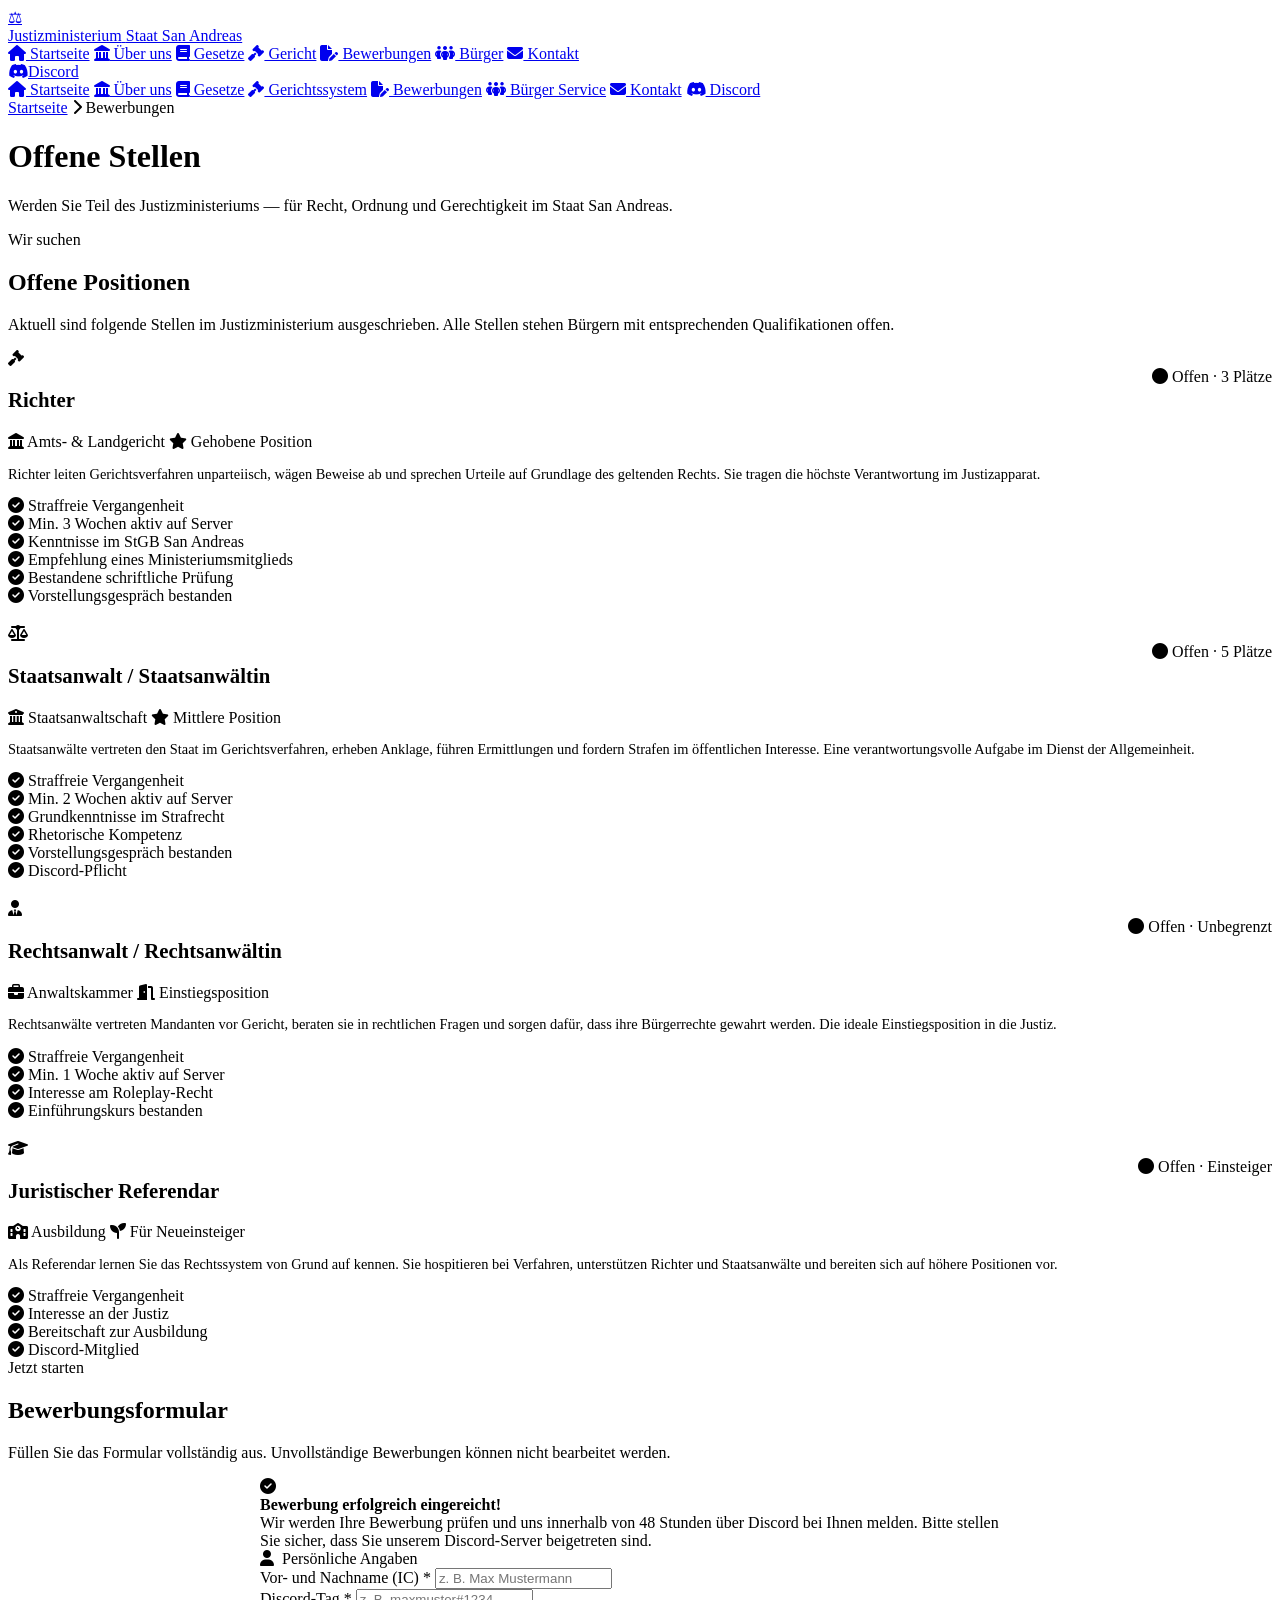
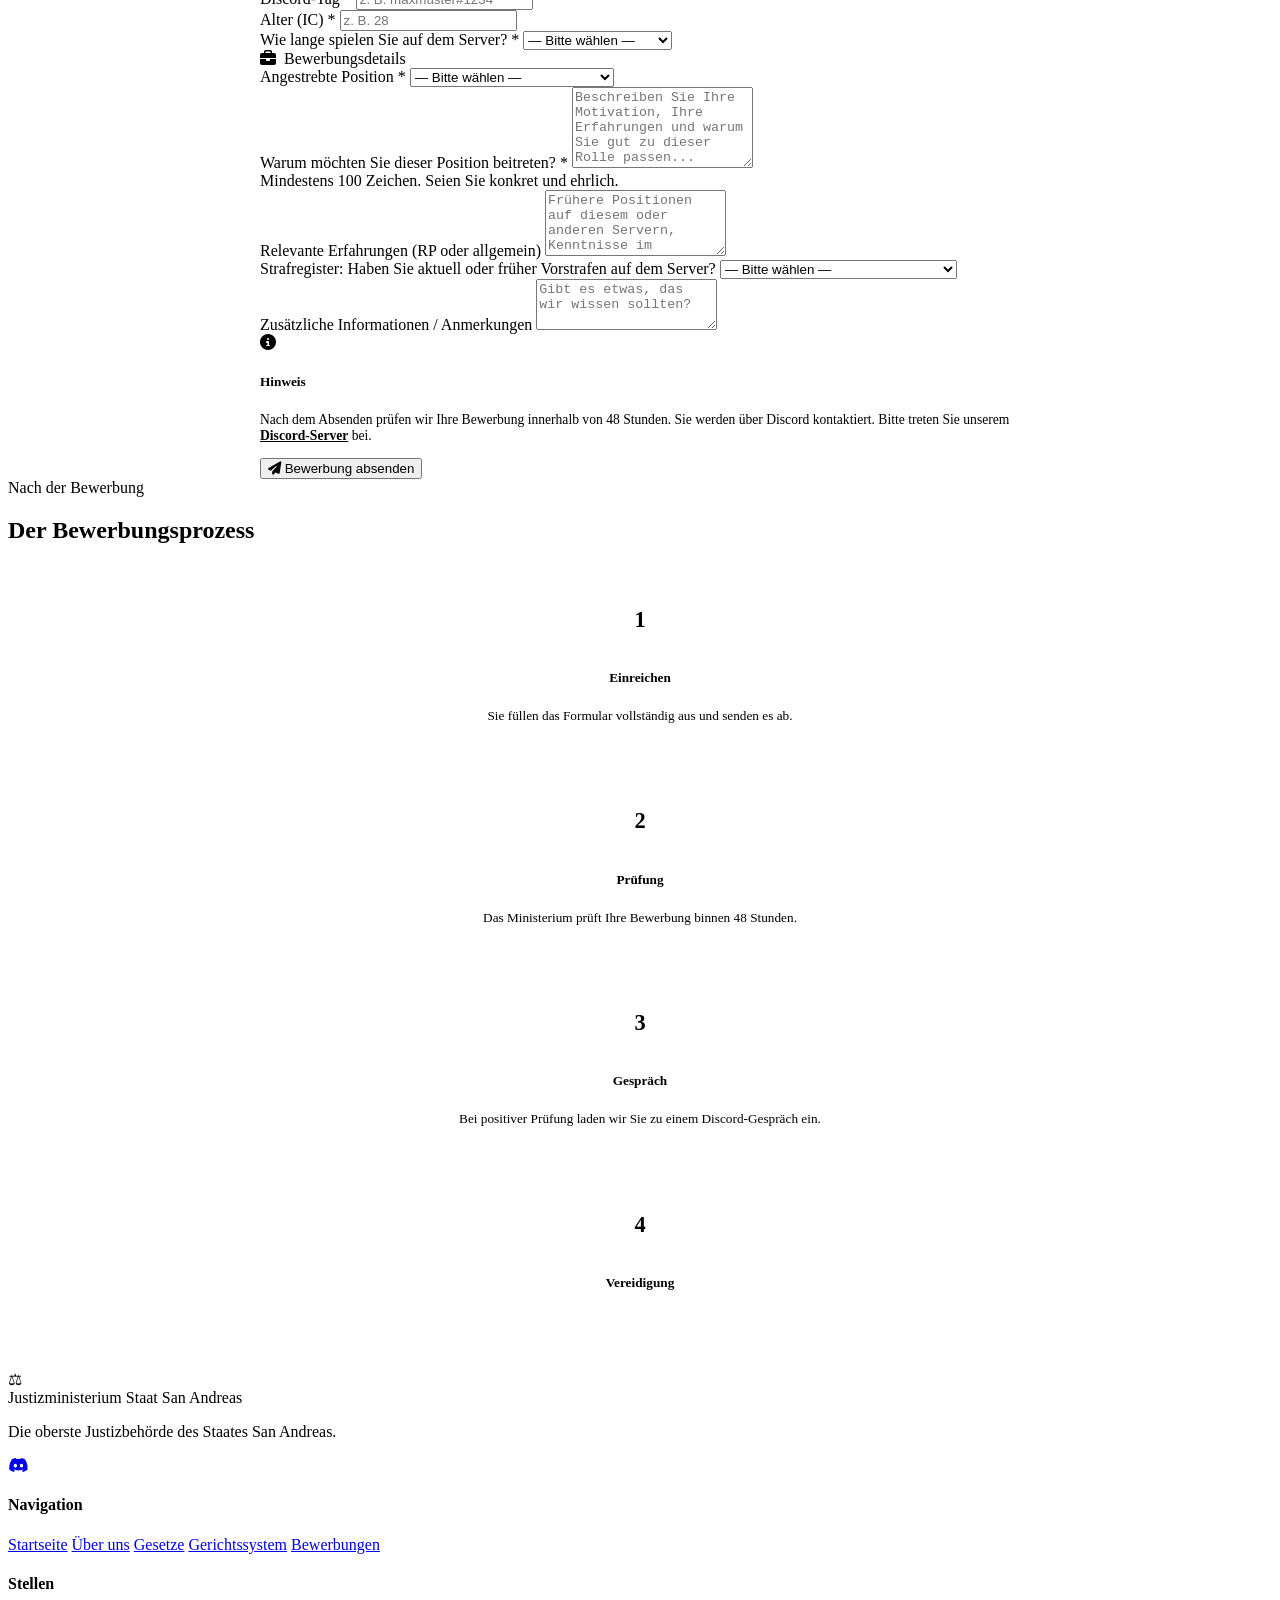
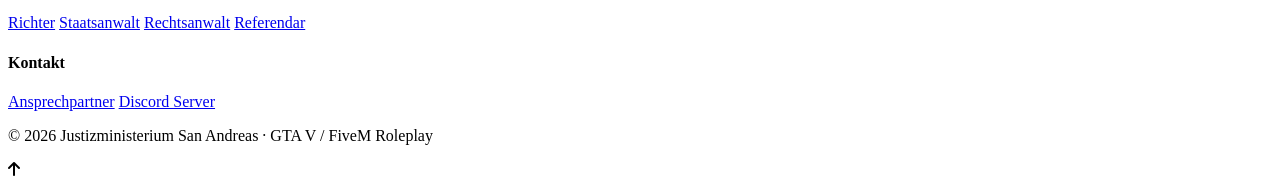
==== bewerbungen.html @ 13964a53 "Add files via upload" ====
<!DOCTYPE html>
<html lang="de">
<head>
  <meta charset="UTF-8">
  <meta name="viewport" content="width=device-width, initial-scale=1.0">
  <title>Bewerbungen – Justizministerium San Andreas</title>
  <link rel="stylesheet" href="css/style.css">
  <link rel="stylesheet" href="https://cdnjs.cloudflare.com/ajax/libs/font-awesome/6.5.0/css/all.min.css">
</head>
<body>

<header class="header" id="header">
  <div class="header-inner">
    <a href="index.html" class="logo">
      <div class="logo-icon">⚖</div>
      <div class="logo-text">
        <span class="logo-title">Justizministerium</span>
        <span class="logo-sub">Staat San Andreas</span>
      </div>
    </a>
    <nav class="nav">
      <a href="index.html"            class="nav-link"><i class="fa fa-house"></i> Startseite</a>
      <a href="ueber-uns.html"        class="nav-link"><i class="fa fa-landmark"></i> Über uns</a>
      <a href="gesetze.html"          class="nav-link"><i class="fa fa-book"></i> Gesetze</a>
      <a href="gerichtssystem.html"   class="nav-link"><i class="fa fa-gavel"></i> Gericht</a>
      <a href="bewerbungen.html"      class="nav-link"><i class="fa fa-file-pen"></i> Bewerbungen</a>
      <a href="buerger-service.html"  class="nav-link"><i class="fa fa-people-group"></i> Bürger</a>
      <a href="kontakt.html"          class="nav-link"><i class="fa fa-envelope"></i> Kontakt</a>
    </nav>
    <div class="header-actions">
      <a href="https://discord.gg/ejQ8KypUR3" target="_blank" class="btn-discord">
        <i class="fab fa-discord"></i><span class="btn-text">Discord</span>
      </a>
      <div class="hamburger" id="hamburger"><span></span><span></span><span></span></div>
    </div>
  </div>
</header>
<nav class="mobile-nav" id="mobileNav">
  <a href="index.html"           class="mobile-nav-link"><i class="fa fa-house"></i> Startseite</a>
  <a href="ueber-uns.html"       class="mobile-nav-link"><i class="fa fa-landmark"></i> Über uns</a>
  <a href="gesetze.html"         class="mobile-nav-link"><i class="fa fa-book"></i> Gesetze</a>
  <a href="gerichtssystem.html"  class="mobile-nav-link"><i class="fa fa-gavel"></i> Gerichtssystem</a>
  <a href="bewerbungen.html"     class="mobile-nav-link"><i class="fa fa-file-pen"></i> Bewerbungen</a>
  <a href="buerger-service.html" class="mobile-nav-link"><i class="fa fa-people-group"></i> Bürger Service</a>
  <a href="kontakt.html"         class="mobile-nav-link"><i class="fa fa-envelope"></i> Kontakt</a>
  <a href="https://discord.gg/ejQ8KypUR3" target="_blank" class="btn-discord mt-8"><i class="fab fa-discord"></i> Discord</a>
</nav>

<div class="page-header">
  <div class="container page-header-content">
    <div class="breadcrumb">
      <a href="index.html">Startseite</a>
      <span class="sep"><i class="fa fa-chevron-right"></i></span>
      <span class="current">Bewerbungen</span>
    </div>
    <h1>Offene Stellen</h1>
    <p>Werden Sie Teil des Justizministeriums — für Recht, Ordnung und Gerechtigkeit im Staat San Andreas.</p>
  </div>
  <div class="page-header-border"></div>
</div>

<!-- ========== OFFENE STELLEN ========== -->
<section class="section">
  <div class="container">
    <div class="section-header">
      <div class="label">Wir suchen</div>
      <h2>Offene Positionen</h2>
      <div class="divider-gold"></div>
      <p>Aktuell sind folgende Stellen im Justizministerium ausgeschrieben. Alle Stellen stehen Bürgern mit entsprechenden Qualifikationen offen.</p>
    </div>

    <div style="display:flex;flex-direction:column;gap:20px;">

      <!-- Richter -->
      <div class="job-card">
        <div class="job-icon"><i class="fa fa-gavel"></i></div>
        <div style="flex:1;">
          <div style="display:flex;align-items:flex-start;justify-content:space-between;gap:16px;flex-wrap:wrap;">
            <h3 style="font-size:1.3rem;">Richter</h3>
            <span class="badge badge-green"><i class="fa fa-circle"></i> Offen · 3 Plätze</span>
          </div>
          <div class="job-meta">
            <span class="badge badge-blue"><i class="fa fa-landmark"></i> Amts- &amp; Landgericht</span>
            <span class="badge badge-gold"><i class="fa fa-star"></i> Gehobene Position</span>
          </div>
          <p style="font-size:.9rem;">Richter leiten Gerichtsverfahren unparteiisch, wägen Beweise ab und sprechen Urteile auf Grundlage des geltenden Rechts. Sie tragen die höchste Verantwortung im Justizapparat.</p>
          <div class="job-reqs">
            <div class="req-item"><i class="fa fa-check-circle"></i> Straffreie Vergangenheit</div>
            <div class="req-item"><i class="fa fa-check-circle"></i> Min. 3 Wochen aktiv auf Server</div>
            <div class="req-item"><i class="fa fa-check-circle"></i> Kenntnisse im StGB San Andreas</div>
            <div class="req-item"><i class="fa fa-check-circle"></i> Empfehlung eines Ministeriumsmitglieds</div>
            <div class="req-item"><i class="fa fa-check-circle"></i> Bestandene schriftliche Prüfung</div>
            <div class="req-item"><i class="fa fa-check-circle"></i> Vorstellungsgespräch bestanden</div>
          </div>
        </div>
      </div>

      <!-- Staatsanwalt -->
      <div class="job-card">
        <div class="job-icon"><i class="fa fa-scale-balanced"></i></div>
        <div style="flex:1;">
          <div style="display:flex;align-items:flex-start;justify-content:space-between;gap:16px;flex-wrap:wrap;">
            <h3 style="font-size:1.3rem;">Staatsanwalt / Staatsanwältin</h3>
            <span class="badge badge-green"><i class="fa fa-circle"></i> Offen · 5 Plätze</span>
          </div>
          <div class="job-meta">
            <span class="badge badge-blue"><i class="fa fa-building-columns"></i> Staatsanwaltschaft</span>
            <span class="badge badge-gold"><i class="fa fa-star"></i> Mittlere Position</span>
          </div>
          <p style="font-size:.9rem;">Staatsanwälte vertreten den Staat im Gerichtsverfahren, erheben Anklage, führen Ermittlungen und fordern Strafen im öffentlichen Interesse. Eine verantwortungsvolle Aufgabe im Dienst der Allgemeinheit.</p>
          <div class="job-reqs">
            <div class="req-item"><i class="fa fa-check-circle"></i> Straffreie Vergangenheit</div>
            <div class="req-item"><i class="fa fa-check-circle"></i> Min. 2 Wochen aktiv auf Server</div>
            <div class="req-item"><i class="fa fa-check-circle"></i> Grundkenntnisse im Strafrecht</div>
            <div class="req-item"><i class="fa fa-check-circle"></i> Rhetorische Kompetenz</div>
            <div class="req-item"><i class="fa fa-check-circle"></i> Vorstellungsgespräch bestanden</div>
            <div class="req-item"><i class="fa fa-check-circle"></i> Discord-Pflicht</div>
          </div>
        </div>
      </div>

      <!-- Rechtsanwalt -->
      <div class="job-card">
        <div class="job-icon"><i class="fa fa-user-tie"></i></div>
        <div style="flex:1;">
          <div style="display:flex;align-items:flex-start;justify-content:space-between;gap:16px;flex-wrap:wrap;">
            <h3 style="font-size:1.3rem;">Rechtsanwalt / Rechtsanwältin</h3>
            <span class="badge badge-green"><i class="fa fa-circle"></i> Offen · Unbegrenzt</span>
          </div>
          <div class="job-meta">
            <span class="badge badge-blue"><i class="fa fa-briefcase"></i> Anwaltskammer</span>
            <span class="badge badge-blue"><i class="fa fa-door-open"></i> Einstiegsposition</span>
          </div>
          <p style="font-size:.9rem;">Rechtsanwälte vertreten Mandanten vor Gericht, beraten sie in rechtlichen Fragen und sorgen dafür, dass ihre Bürgerrechte gewahrt werden. Die ideale Einstiegsposition in die Justiz.</p>
          <div class="job-reqs">
            <div class="req-item"><i class="fa fa-check-circle"></i> Straffreie Vergangenheit</div>
            <div class="req-item"><i class="fa fa-check-circle"></i> Min. 1 Woche aktiv auf Server</div>
            <div class="req-item"><i class="fa fa-check-circle"></i> Interesse am Roleplay-Recht</div>
            <div class="req-item"><i class="fa fa-check-circle"></i> Einführungskurs bestanden</div>
          </div>
        </div>
      </div>

      <!-- Referendar -->
      <div class="job-card">
        <div class="job-icon"><i class="fa fa-graduation-cap"></i></div>
        <div style="flex:1;">
          <div style="display:flex;align-items:flex-start;justify-content:space-between;gap:16px;flex-wrap:wrap;">
            <h3 style="font-size:1.3rem;">Juristischer Referendar</h3>
            <span class="badge badge-green"><i class="fa fa-circle"></i> Offen · Einsteiger</span>
          </div>
          <div class="job-meta">
            <span class="badge badge-blue"><i class="fa fa-school"></i> Ausbildung</span>
            <span class="badge badge-blue"><i class="fa fa-seedling"></i> Für Neueinsteiger</span>
          </div>
          <p style="font-size:.9rem;">Als Referendar lernen Sie das Rechtssystem von Grund auf kennen. Sie hospitieren bei Verfahren, unterstützen Richter und Staatsanwälte und bereiten sich auf höhere Positionen vor.</p>
          <div class="job-reqs">
            <div class="req-item"><i class="fa fa-check-circle"></i> Straffreie Vergangenheit</div>
            <div class="req-item"><i class="fa fa-check-circle"></i> Interesse an der Justiz</div>
            <div class="req-item"><i class="fa fa-check-circle"></i> Bereitschaft zur Ausbildung</div>
            <div class="req-item"><i class="fa fa-check-circle"></i> Discord-Mitglied</div>
          </div>
        </div>
      </div>

    </div>
  </div>
</section>

<!-- ========== BEWERBUNGSFORMULAR ========== -->
<section class="section bg-gray" id="formular">
  <div class="container">
    <div class="section-header">
      <div class="label">Jetzt starten</div>
      <h2>Bewerbungsformular</h2>
      <div class="divider-gold"></div>
      <p>Füllen Sie das Formular vollständig aus. Unvollständige Bewerbungen können nicht bearbeitet werden.</p>
    </div>

    <div style="max-width:760px;margin:0 auto;">

      <!-- Erfolg-Nachricht -->
      <div class="alert alert-success" id="form-success">
        <i class="fa fa-circle-check"></i>
        <div>
          <strong>Bewerbung erfolgreich eingereicht!</strong><br>
          Wir werden Ihre Bewerbung prüfen und uns innerhalb von 48 Stunden über Discord bei Ihnen melden. Bitte stellen Sie sicher, dass Sie unserem Discord-Server beigetreten sind.
        </div>
      </div>

      <div class="form-card">
        <form id="bewerbungsformular" novalidate>

          <div class="form-section-title"><i class="fa fa-user" style="color:var(--gold);margin-right:8px;"></i>Persönliche Angaben</div>
          <div class="form-row">
            <div class="form-group">
              <label class="form-label">Vor- und Nachname (IC) <span class="req">*</span></label>
              <input type="text" class="form-control" placeholder="z. B. Max Mustermann" required>
            </div>
            <div class="form-group">
              <label class="form-label">Discord-Tag <span class="req">*</span></label>
              <input type="text" class="form-control" placeholder="z. B. maxmuster#1234" required>
            </div>
          </div>
          <div class="form-row">
            <div class="form-group">
              <label class="form-label">Alter (IC) <span class="req">*</span></label>
              <input type="number" class="form-control" placeholder="z. B. 28" min="18" required>
            </div>
            <div class="form-group">
              <label class="form-label">Wie lange spielen Sie auf dem Server? <span class="req">*</span></label>
              <select class="form-control" required>
                <option value="">— Bitte wählen —</option>
                <option>Weniger als 1 Woche</option>
                <option>1–2 Wochen</option>
                <option>2–4 Wochen</option>
                <option>1–3 Monate</option>
                <option>Mehr als 3 Monate</option>
              </select>
            </div>
          </div>

          <div class="form-section-title mt-32"><i class="fa fa-briefcase" style="color:var(--gold);margin-right:8px;"></i>Bewerbungsdetails</div>
          <div class="form-group">
            <label class="form-label">Angestrebte Position <span class="req">*</span></label>
            <select class="form-control" required>
              <option value="">— Bitte wählen —</option>
              <option>Richter</option>
              <option>Staatsanwalt / Staatsanwältin</option>
              <option>Rechtsanwalt / Rechtsanwältin</option>
              <option>Juristischer Referendar</option>
            </select>
          </div>
          <div class="form-group">
            <label class="form-label">Warum möchten Sie dieser Position beitreten? <span class="req">*</span></label>
            <textarea class="form-control" rows="5" placeholder="Beschreiben Sie Ihre Motivation, Ihre Erfahrungen und warum Sie gut zu dieser Rolle passen..." required></textarea>
            <div class="form-hint">Mindestens 100 Zeichen. Seien Sie konkret und ehrlich.</div>
          </div>
          <div class="form-group">
            <label class="form-label">Relevante Erfahrungen (RP oder allgemein)</label>
            <textarea class="form-control" rows="4" placeholder="Frühere Positionen auf diesem oder anderen Servern, Kenntnisse im Roleplay-Recht, etc."></textarea>
          </div>
          <div class="form-group">
            <label class="form-label">Strafregister: Haben Sie aktuell oder früher Vorstrafen auf dem Server?</label>
            <select class="form-control">
              <option value="">— Bitte wählen —</option>
              <option>Nein, straffreie Vergangenheit</option>
              <option>Frühere Verurteilung, aber bereinigt</option>
              <option>Ja (Details im Motivationsschreiben)</option>
            </select>
          </div>
          <div class="form-group">
            <label class="form-label">Zusätzliche Informationen / Anmerkungen</label>
            <textarea class="form-control" rows="3" placeholder="Gibt es etwas, das wir wissen sollten?"></textarea>
          </div>

          <div class="info-box info-box-blue mb-24">
            <i class="fa fa-circle-info"></i>
            <div class="info-box-content">
              <h5>Hinweis</h5>
              <p style="font-size:.85rem;">Nach dem Absenden prüfen wir Ihre Bewerbung innerhalb von 48 Stunden. Sie werden über Discord kontaktiert. Bitte treten Sie unserem <a href="https://discord.gg/ejQ8KypUR3" target="_blank" style="color:var(--primary);font-weight:600;text-decoration:underline;">Discord-Server</a> bei.</p>
            </div>
          </div>

          <button type="submit" class="btn btn-primary btn-lg btn-full">
            <i class="fa fa-paper-plane"></i> Bewerbung absenden
          </button>
        </form>
      </div>
    </div>
  </div>
</section>

<!-- ========== PROZESS ========== -->
<section class="section">
  <div class="container">
    <div class="section-header">
      <div class="label">Nach der Bewerbung</div>
      <h2>Der Bewerbungsprozess</h2>
      <div class="divider-gold"></div>
    </div>
    <div class="grid-4">
      <div style="text-align:center;padding:28px 20px;background:var(--white);border-radius:var(--radius-lg);border:1px solid var(--gray);">
        <div style="width:56px;height:56px;background:var(--primary);border-radius:50%;display:flex;align-items:center;justify-content:center;margin:0 auto 16px;color:var(--gold);font-size:1.4rem;font-weight:800;font-family:'Playfair Display',serif;">1</div>
        <h5>Einreichen</h5>
        <p style="font-size:.83rem;margin-top:8px;color:var(--text-light);">Sie füllen das Formular vollständig aus und senden es ab.</p>
      </div>
      <div style="text-align:center;padding:28px 20px;background:var(--white);border-radius:var(--radius-lg);border:1px solid var(--gray);">
        <div style="width:56px;height:56px;background:var(--primary);border-radius:50%;display:flex;align-items:center;justify-content:center;margin:0 auto 16px;color:var(--gold);font-size:1.4rem;font-weight:800;font-family:'Playfair Display',serif;">2</div>
        <h5>Prüfung</h5>
        <p style="font-size:.83rem;margin-top:8px;color:var(--text-light);">Das Ministerium prüft Ihre Bewerbung binnen 48 Stunden.</p>
      </div>
      <div style="text-align:center;padding:28px 20px;background:var(--white);border-radius:var(--radius-lg);border:1px solid var(--gray);">
        <div style="width:56px;height:56px;background:var(--primary);border-radius:50%;display:flex;align-items:center;justify-content:center;margin:0 auto 16px;color:var(--gold);font-size:1.4rem;font-weight:800;font-family:'Playfair Display',serif;">3</div>
        <h5>Gespräch</h5>
        <p style="font-size:.83rem;margin-top:8px;color:var(--text-light);">Bei positiver Prüfung laden wir Sie zu einem Discord-Gespräch ein.</p>
      </div>
      <div style="text-align:center;padding:28px 20px;background:var(--primary);border-radius:var(--radius-lg);border:1px solid var(--gold);">
        <div style="width:56px;height:56px;background:var(--gold);border-radius:50%;display:flex;align-items:center;justify-content:center;margin:0 auto 16px;color:var(--primary);font-size:1.4rem;font-weight:800;font-family:'Playfair Display',serif;">4</div>
        <h5 style="color:var(--white);">Vereidigung</h5>
        <p style="font-size:.83rem;margin-top:8px;color:rgba(255,255,255,.55);">Nach Annahme werden Sie feierlich vereidigt und erhalten Ihre Rolle.</p>
      </div>
    </div>
  </div>
</section>

<footer class="footer">
  <div class="container">
    <div class="footer-grid">
      <div>
        <div class="footer-logo">
          <div class="footer-logo-icon">⚖</div>
          <div class="footer-logo-text">
            <span class="footer-logo-title">Justizministerium</span>
            <span class="footer-logo-sub">Staat San Andreas</span>
          </div>
        </div>
        <p class="footer-desc">Die oberste Justizbehörde des Staates San Andreas.</p>
        <div class="social-links">
          <a href="https://discord.gg/ejQ8KypUR3" target="_blank" class="social-link"><i class="fab fa-discord"></i></a>
        </div>
      </div>
      <div class="footer-col">
        <h4>Navigation</h4>
        <div class="footer-links">
          <a href="index.html">Startseite</a>
          <a href="ueber-uns.html">Über uns</a>
          <a href="gesetze.html">Gesetze</a>
          <a href="gerichtssystem.html">Gerichtssystem</a>
          <a href="bewerbungen.html">Bewerbungen</a>
        </div>
      </div>
      <div class="footer-col">
        <h4>Stellen</h4>
        <div class="footer-links">
          <a href="bewerbungen.html">Richter</a>
          <a href="bewerbungen.html">Staatsanwalt</a>
          <a href="bewerbungen.html">Rechtsanwalt</a>
          <a href="bewerbungen.html">Referendar</a>
        </div>
      </div>
      <div class="footer-col">
        <h4>Kontakt</h4>
        <div class="footer-links">
          <a href="kontakt.html">Ansprechpartner</a>
          <a href="https://discord.gg/ejQ8KypUR3" target="_blank">Discord Server</a>
        </div>
      </div>
    </div>
    <div class="footer-bottom">
      <p>© 2026 <span>Justizministerium San Andreas</span> · GTA V / FiveM Roleplay</p>
    </div>
  </div>
</footer>

<div class="scroll-top" id="scrollTop"><i class="fa fa-arrow-up"></i></div>
<script src="js/main.js"></script>
</body>
</html>
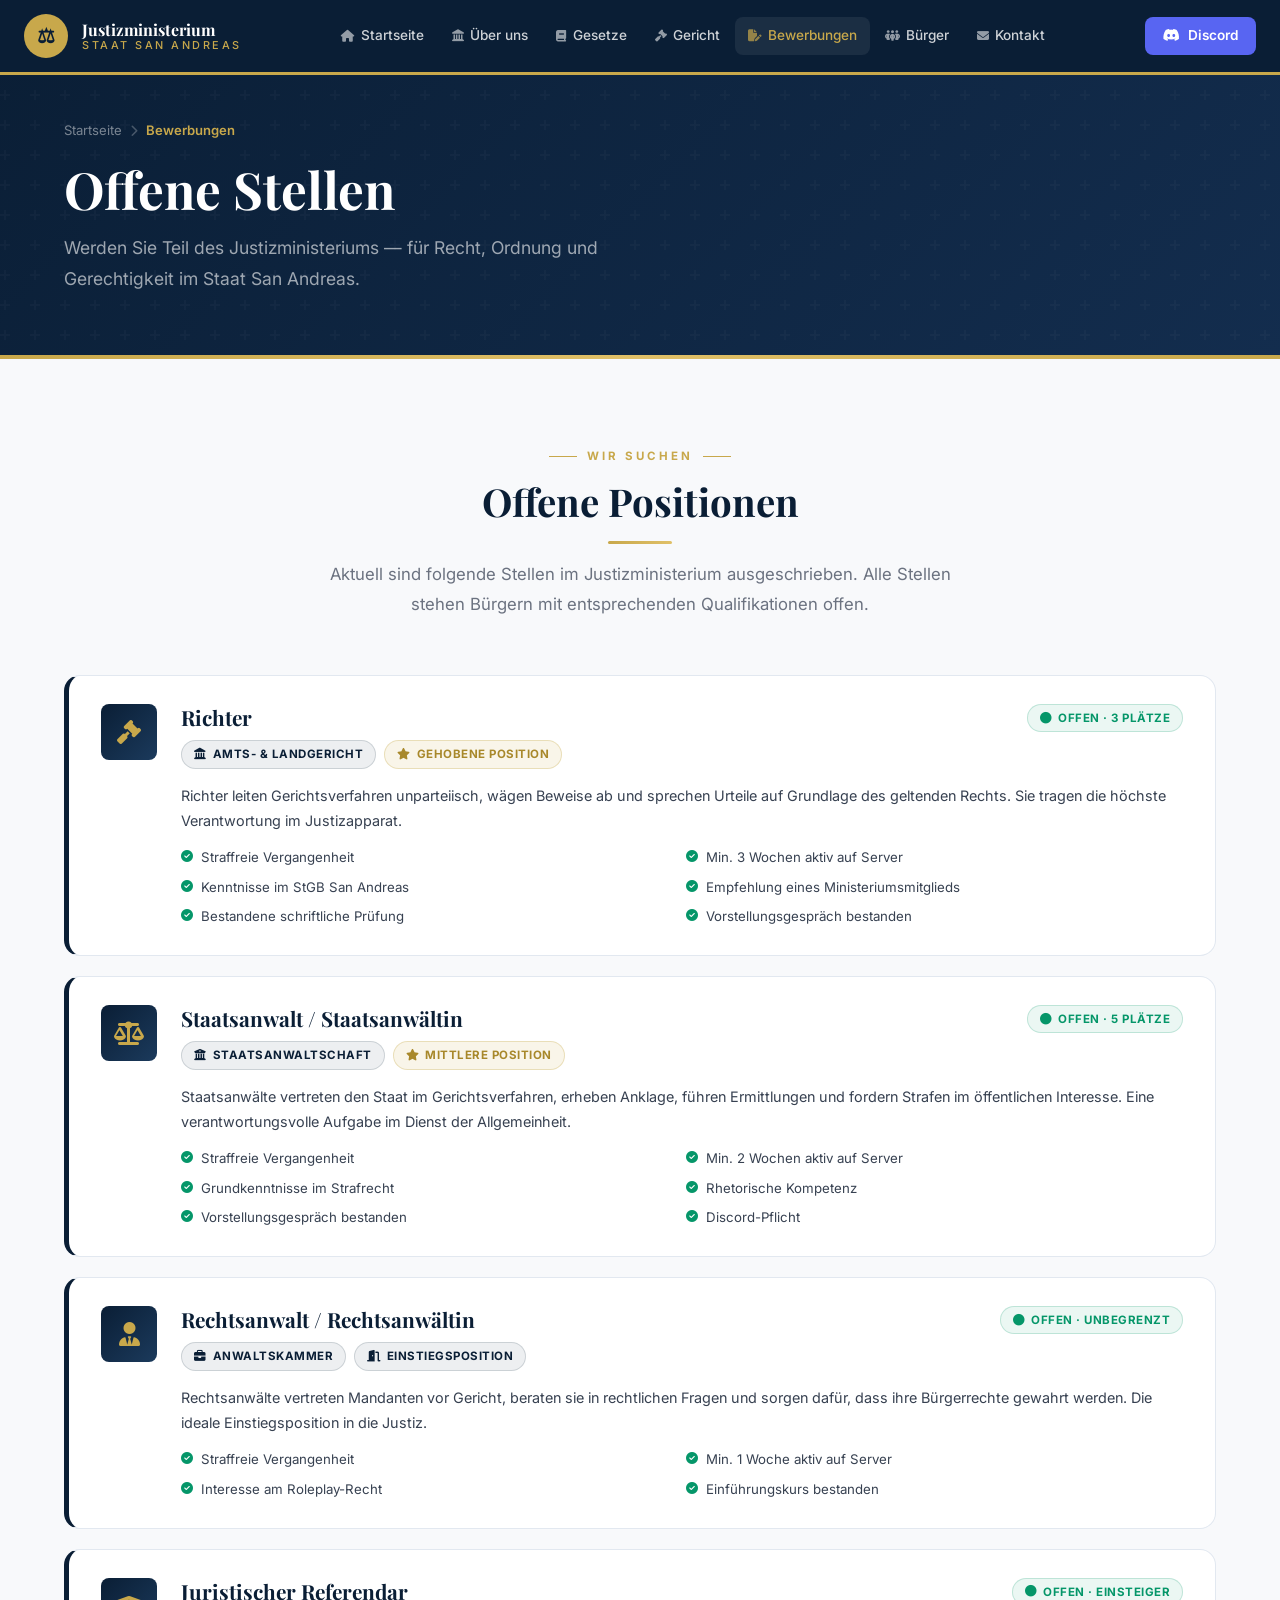
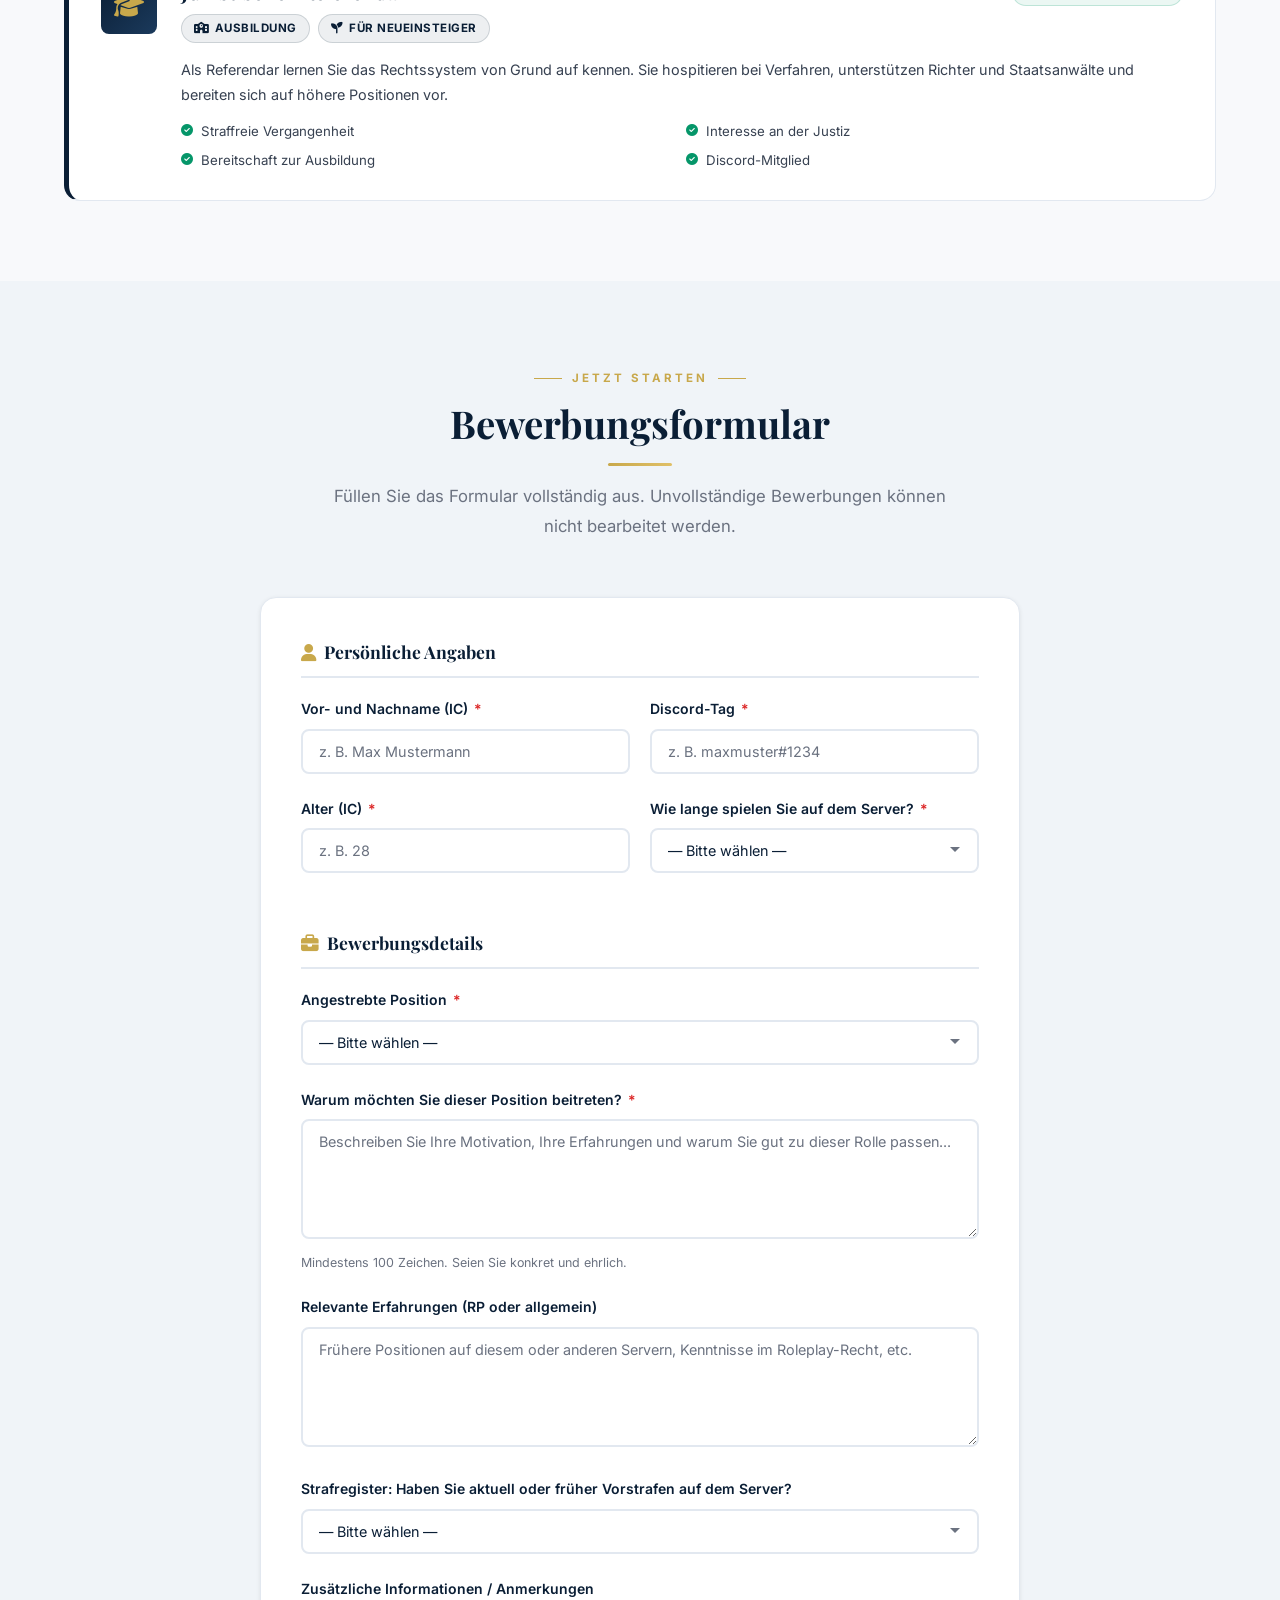
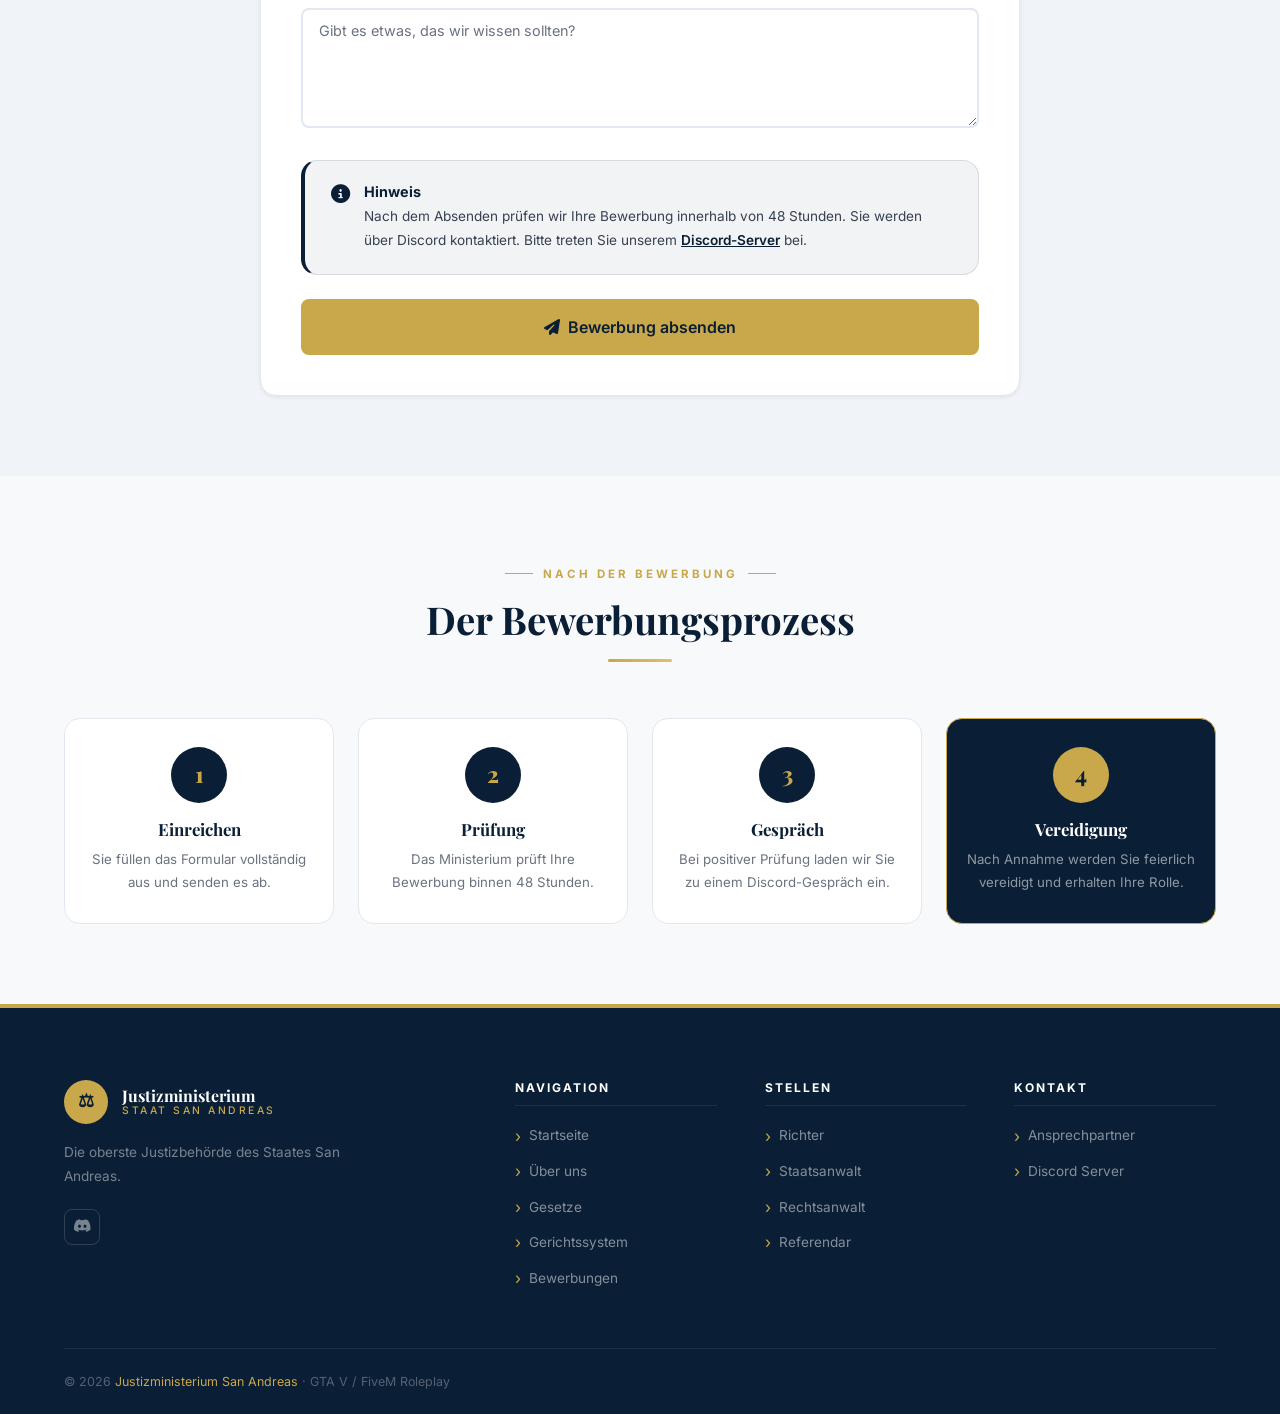
==== commit af37e19d: "Add files via upload" ====
--- a/bewerbungen.html
+++ b/bewerbungen.html
@@ -4,7 +4,7 @@
   <meta charset="UTF-8">
   <meta name="viewport" content="width=device-width, initial-scale=1.0">
   <title>Bewerbungen – Justizministerium San Andreas</title>
-  <link rel="stylesheet" href="css/style.css">
+  <link rel="stylesheet" href="style.css">
   <link rel="stylesheet" href="https://cdnjs.cloudflare.com/ajax/libs/font-awesome/6.5.0/css/all.min.css">
 </head>
 <body>
@@ -354,6 +354,6 @@
 </footer>
 
 <div class="scroll-top" id="scrollTop"><i class="fa fa-arrow-up"></i></div>
-<script src="js/main.js"></script>
+<script src="main.js"></script>
 </body>
 </html>
--- a/style.css
+++ b/style.css
@@ -0,0 +1,614 @@
+/* ======================================================
+   JUSTIZMINISTERIUM – HAUPTSTYLESHEET
+   Farbschema: Dunkelblau, Weiß, Gold
+   ====================================================== */
+
+@import url('https://fonts.googleapis.com/css2?family=Inter:wght@300;400;500;600;700;800&family=Playfair+Display:ital,wght@0,400;0,700;1,400&display=swap');
+
+/* ==================== VARIABLEN ==================== */
+:root {
+  --primary:        #0a1e35;
+  --primary-mid:    #132d4e;
+  --primary-light:  #1b3a5c;
+  --primary-lighter:#24507e;
+  --gold:           #c8a84b;
+  --gold-light:     #e0c068;
+  --gold-dark:      #a8882b;
+  --white:          #ffffff;
+  --off-white:      #f8f9fb;
+  --gray-light:     #f0f4f8;
+  --gray:           #e2e8f0;
+  --gray-mid:       #cbd5e0;
+  --text-dark:      #0a1e35;
+  --text-medium:    #374151;
+  --text-light:     #6b7280;
+  --success:        #059669;
+  --warning:        #d97706;
+  --error:          #dc2626;
+  --shadow-sm:  0 1px 4px rgba(0,0,0,0.08);
+  --shadow-md:  0 4px 16px rgba(0,0,0,0.12);
+  --shadow-lg:  0 8px 32px rgba(0,0,0,0.15);
+  --shadow-xl:  0 20px 60px rgba(0,0,0,0.2);
+  --radius:     8px;
+  --radius-lg:  16px;
+  --transition: all 0.3s ease;
+}
+
+/* ==================== RESET ==================== */
+*, *::before, *::after { box-sizing: border-box; margin: 0; padding: 0; }
+html { scroll-behavior: smooth; }
+body {
+  font-family: 'Inter', -apple-system, BlinkMacSystemFont, sans-serif;
+  color: var(--text-medium);
+  background: var(--off-white);
+  line-height: 1.6;
+}
+img { max-width: 100%; height: auto; }
+a { color: inherit; text-decoration: none; }
+ul { list-style: none; }
+
+/* ==================== TYPOGRAFIE ==================== */
+h1, h2, h3, h4, h5 {
+  font-family: 'Playfair Display', Georgia, serif;
+  color: var(--primary);
+  line-height: 1.25;
+  font-weight: 700;
+}
+h1 { font-size: clamp(2rem, 4vw, 3.5rem); }
+h2 { font-size: clamp(1.6rem, 3vw, 2.5rem); }
+h3 { font-size: clamp(1.2rem, 2vw, 1.75rem); }
+h4 { font-size: 1.2rem; }
+h5 { font-size: 1.05rem; }
+p  { color: var(--text-medium); line-height: 1.75; }
+
+/* ==================== LAYOUT ==================== */
+.container      { max-width: 1200px; margin: 0 auto; padding: 0 24px; }
+.container-wide { max-width: 1400px; margin: 0 auto; padding: 0 24px; }
+.section    { padding: 80px 0; }
+.section-sm { padding: 48px 0; }
+.section-lg { padding: 120px 0; }
+
+.grid-2 { display: grid; grid-template-columns: repeat(2,1fr); gap: 32px; }
+.grid-3 { display: grid; grid-template-columns: repeat(3,1fr); gap: 32px; }
+.grid-4 { display: grid; grid-template-columns: repeat(4,1fr); gap: 24px; }
+
+/* ==================== HEADER / NAV ==================== */
+.header {
+  position: fixed; top: 0; left: 0; right: 0; z-index: 1000;
+  background: var(--primary);
+  border-bottom: 3px solid var(--gold);
+  transition: var(--transition);
+}
+.header.scrolled { box-shadow: var(--shadow-xl); }
+
+.header-inner {
+  display: flex; align-items: center; justify-content: space-between;
+  padding: 0 24px; height: 72px;
+  max-width: 1400px; margin: 0 auto;
+}
+
+.logo { display: flex; align-items: center; gap: 14px; }
+.logo-icon {
+  width: 44px; height: 44px; background: var(--gold); border-radius: 50%;
+  display: flex; align-items: center; justify-content: center;
+  font-size: 20px; color: var(--primary); font-weight: 800; flex-shrink: 0;
+}
+.logo-text  { display: flex; flex-direction: column; line-height: 1.2; }
+.logo-title { font-family: 'Playfair Display', serif; font-size: 1rem; font-weight: 700; color: var(--white); }
+.logo-sub   { font-size: 0.68rem; color: var(--gold); letter-spacing: 2.5px; text-transform: uppercase; font-weight: 500; }
+
+.nav { display: flex; align-items: center; gap: 2px; }
+.nav-link {
+  display: flex; align-items: center; gap: 6px;
+  padding: 8px 13px; color: rgba(255,255,255,0.8);
+  font-size: 0.85rem; font-weight: 500;
+  border-radius: var(--radius); transition: var(--transition);
+  white-space: nowrap;
+}
+.nav-link:hover, .nav-link.active { color: var(--gold); background: rgba(255,255,255,0.07); }
+.nav-link i { font-size: 0.75rem; opacity: 0.7; }
+
+.header-actions { display: flex; align-items: center; gap: 12px; }
+.btn-discord {
+  display: flex; align-items: center; gap: 8px;
+  padding: 8px 18px; background: #5865F2; color: var(--white);
+  border-radius: var(--radius); font-size: 0.85rem; font-weight: 600;
+  transition: var(--transition); border: none; cursor: pointer;
+}
+.btn-discord:hover { background: #4752c4; transform: translateY(-1px); }
+
+.hamburger {
+  display: none; flex-direction: column; gap: 5px;
+  cursor: pointer; padding: 8px; border-radius: var(--radius);
+}
+.hamburger span { display: block; width: 24px; height: 2px; background: var(--white); transition: var(--transition); border-radius: 2px; }
+.hamburger.open span:nth-child(1) { transform: rotate(45deg) translate(5px, 5px); }
+.hamburger.open span:nth-child(2) { opacity: 0; }
+.hamburger.open span:nth-child(3) { transform: rotate(-45deg) translate(5px, -5px); }
+
+/* ==================== MOBILE NAV ==================== */
+.mobile-nav {
+  display: none; position: fixed; top: 72px; left: 0; right: 0;
+  background: var(--primary-mid); padding: 12px 16px 20px;
+  border-bottom: 3px solid var(--gold); z-index: 999;
+  flex-direction: column; gap: 4px;
+  box-shadow: var(--shadow-xl);
+}
+.mobile-nav.open { display: flex; }
+.mobile-nav-link {
+  display: flex; align-items: center; gap: 12px;
+  padding: 12px 16px; color: rgba(255,255,255,0.8);
+  font-size: 0.9rem; font-weight: 500;
+  border-radius: var(--radius); transition: var(--transition);
+}
+.mobile-nav-link:hover { background: rgba(255,255,255,0.08); color: var(--gold); }
+.mobile-nav-link i { width: 20px; text-align: center; color: var(--gold); }
+.mobile-nav .btn-discord { margin-top: 8px; justify-content: center; }
+
+/* ==================== BUTTONS ==================== */
+.btn {
+  display: inline-flex; align-items: center; justify-content: center; gap: 8px;
+  padding: 12px 28px; border-radius: var(--radius);
+  font-size: 0.9rem; font-weight: 600; cursor: pointer;
+  transition: var(--transition); border: 2px solid transparent;
+  font-family: 'Inter', sans-serif; white-space: nowrap;
+}
+.btn-primary {
+  background: var(--gold); color: var(--primary); border-color: var(--gold);
+}
+.btn-primary:hover {
+  background: var(--gold-dark); border-color: var(--gold-dark);
+  transform: translateY(-2px); box-shadow: 0 8px 24px rgba(200,168,75,0.4);
+}
+.btn-outline {
+  background: transparent; color: var(--white); border-color: rgba(255,255,255,0.45);
+}
+.btn-outline:hover { border-color: var(--gold); color: var(--gold); background: rgba(200,168,75,0.08); }
+.btn-outline-dark {
+  background: transparent; color: var(--primary); border-color: var(--primary);
+}
+.btn-outline-dark:hover { background: var(--primary); color: var(--white); }
+.btn-sm  { padding: 8px 18px; font-size: 0.8rem; }
+.btn-lg  { padding: 16px 36px; font-size: 1rem; }
+.btn-full { width: 100%; justify-content: center; }
+
+/* ==================== SECTION HEADER ==================== */
+.section-header { text-align: center; margin-bottom: 56px; }
+.section-header .label {
+  display: inline-flex; align-items: center; gap: 10px;
+  font-size: 0.72rem; font-weight: 700; letter-spacing: 3px;
+  text-transform: uppercase; color: var(--gold); margin-bottom: 12px;
+}
+.section-header .label::before,
+.section-header .label::after { content: ''; display: block; width: 28px; height: 1px; background: var(--gold); }
+.section-header h2 { margin-bottom: 16px; }
+.section-header p  { font-size: 1.05rem; max-width: 640px; margin: 0 auto; color: var(--text-light); }
+.divider-gold {
+  width: 64px; height: 3px;
+  background: linear-gradient(90deg, var(--gold), var(--gold-light));
+  margin: 16px auto; border-radius: 2px;
+}
+
+/* ==================== CARDS ==================== */
+.card {
+  background: var(--white); border-radius: var(--radius-lg);
+  padding: 32px; box-shadow: var(--shadow-sm);
+  border: 1px solid var(--gray); transition: var(--transition);
+}
+.card:hover { transform: translateY(-4px); box-shadow: var(--shadow-lg); border-color: var(--gold); }
+.card-icon {
+  width: 56px; height: 56px;
+  background: linear-gradient(135deg, var(--primary), var(--primary-light));
+  border-radius: var(--radius); display: flex; align-items: center; justify-content: center;
+  margin-bottom: 20px; font-size: 1.5rem; color: var(--gold);
+}
+
+/* ==================== BADGES ==================== */
+.badge { display: inline-flex; align-items: center; gap: 6px; padding: 4px 12px; border-radius: 999px; font-size: 0.72rem; font-weight: 700; text-transform: uppercase; letter-spacing: 0.5px; }
+.badge-gold  { background: rgba(200,168,75,0.12);  color: var(--gold-dark);  border: 1px solid rgba(200,168,75,0.3); }
+.badge-blue  { background: rgba(13,33,55,0.07);     color: var(--primary);   border: 1px solid rgba(13,33,55,0.15); }
+.badge-green { background: rgba(5,150,105,0.08);    color: var(--success);   border: 1px solid rgba(5,150,105,0.2); }
+.badge-red   { background: rgba(220,38,38,0.08);    color: var(--error);     border: 1px solid rgba(220,38,38,0.2); }
+
+/* ==================== HERO ==================== */
+.hero {
+  min-height: 100vh;
+  background: linear-gradient(135deg, var(--primary) 0%, var(--primary-mid) 55%, var(--primary-light) 100%);
+  position: relative; display: flex; align-items: center;
+  overflow: hidden; padding-top: 72px;
+}
+.hero::before {
+  content: '';
+  position: absolute; inset: 0;
+  background: url("data:image/svg+xml,%3Csvg width='60' height='60' viewBox='0 0 60 60' xmlns='http://www.w3.org/2000/svg'%3E%3Cg fill='none'%3E%3Cg fill='%23ffffff' fill-opacity='0.025'%3E%3Cpath d='M36 34v-4h-2v4h-4v2h4v4h2v-4h4v-2h-4zm0-30V0h-2v4h-4v2h4v4h2V6h4V4h-4zM6 34v-4H4v4H0v2h4v4h2v-4h4v-2H6zM6 4V0H4v4H0v2h4v4h2V6h4V4H6z'/%3E%3C/g%3E%3C/g%3E%3C/svg%3E");
+}
+.hero-decor {
+  position: absolute; right: -80px; top: 50%;
+  transform: translateY(-50%);
+  width: 640px; height: 640px; opacity: 0.04;
+  border-radius: 50%; border: 80px solid var(--gold);
+  pointer-events: none;
+}
+.hero-content { position: relative; z-index: 1; max-width: 760px; }
+.hero-badge {
+  display: inline-flex; align-items: center; gap: 8px;
+  padding: 8px 18px;
+  background: rgba(200,168,75,0.12); border: 1px solid rgba(200,168,75,0.3);
+  border-radius: 999px; color: var(--gold);
+  font-size: 0.75rem; font-weight: 700; letter-spacing: 2.5px;
+  text-transform: uppercase; margin-bottom: 24px;
+}
+.hero-title { color: var(--white); margin-bottom: 12px; font-size: clamp(2.4rem, 5vw, 4.5rem); }
+.hero-title span { color: var(--gold); }
+.hero-subtitle { font-size: clamp(1rem, 2vw, 1.2rem); color: rgba(255,255,255,0.65); margin-bottom: 48px; max-width: 580px; line-height: 1.8; }
+.hero-actions  { display: flex; gap: 16px; flex-wrap: wrap; margin-bottom: 64px; }
+.hero-stats    { display: flex; gap: 48px; flex-wrap: wrap; padding-top: 48px; border-top: 1px solid rgba(255,255,255,0.1); }
+.stat-number   { font-family: 'Playfair Display', serif; font-size: 2.5rem; font-weight: 700; color: var(--gold); line-height: 1; }
+.stat-label    { font-size: 0.75rem; color: rgba(255,255,255,0.45); text-transform: uppercase; letter-spacing: 1.5px; margin-top: 6px; font-weight: 500; }
+
+/* ==================== TICKER ==================== */
+.ticker-bar { background: var(--gold); padding: 10px 0; overflow: hidden; }
+.ticker-wrap { overflow: hidden; }
+.ticker-inner {
+  display: flex; align-items: center;
+  animation: ticker 50s linear infinite;
+  white-space: nowrap; width: max-content;
+}
+.ticker-inner:hover { animation-play-state: paused; }
+.ticker-label {
+  background: var(--primary); color: var(--gold);
+  padding: 4px 16px; font-size: 0.72rem; font-weight: 700;
+  letter-spacing: 2px; text-transform: uppercase;
+  margin-right: 24px; flex-shrink: 0;
+}
+.ticker-item {
+  display: inline-flex; align-items: center; gap: 8px;
+  color: var(--primary); font-size: 0.85rem; font-weight: 600;
+  padding: 0 32px; border-right: 2px solid rgba(13,33,55,0.2);
+}
+@keyframes ticker { from { transform: translateX(0); } to { transform: translateX(-50%); } }
+
+/* ==================== NEWS KARTEN ==================== */
+.news-card {
+  background: var(--white); border-radius: var(--radius-lg);
+  overflow: hidden; box-shadow: var(--shadow-sm);
+  border: 1px solid var(--gray); transition: var(--transition);
+  display: flex; flex-direction: column;
+}
+.news-card:hover { transform: translateY(-4px); box-shadow: var(--shadow-lg); }
+.news-card-header {
+  background: linear-gradient(135deg, var(--primary), var(--primary-light));
+  padding: 28px 28px 24px; position: relative;
+}
+.news-card-header::after { content: ''; position: absolute; bottom: 0; left: 0; right: 0; height: 3px; background: var(--gold); }
+.news-card-date  { font-size: 0.72rem; color: rgba(255,255,255,0.45); text-transform: uppercase; letter-spacing: 1.5px; margin-bottom: 8px; }
+.news-card-title { color: var(--white); font-size: 1.15rem; font-family: 'Playfair Display', serif; font-weight: 700; line-height: 1.35; }
+.news-card-body  { padding: 20px 28px; flex: 1; }
+.news-card-excerpt { color: var(--text-light); font-size: 0.875rem; line-height: 1.75; }
+.news-card-footer {
+  padding: 14px 28px; border-top: 1px solid var(--gray);
+  display: flex; align-items: center; justify-content: space-between;
+}
+
+/* ==================== LEITBILD ==================== */
+.leitbild-grid {
+  display: grid; grid-template-columns: repeat(3,1fr);
+  gap: 2px; background: var(--gray);
+  border-radius: var(--radius-lg); overflow: hidden;
+}
+.leitbild-item { background: var(--white); padding: 48px 32px; text-align: center; transition: var(--transition); }
+.leitbild-item:hover { background: var(--primary); }
+.leitbild-item:hover h3, .leitbild-item:hover p { color: var(--white); }
+.leitbild-item:hover .leitbild-icon { background: rgba(200,168,75,0.15); color: var(--gold); }
+.leitbild-icon {
+  width: 80px; height: 80px; border-radius: 50%;
+  background: rgba(13,33,55,0.06);
+  display: flex; align-items: center; justify-content: center;
+  margin: 0 auto 20px; font-size: 2.2rem; color: var(--primary);
+  transition: var(--transition);
+}
+
+/* ==================== CTA BANNER ==================== */
+.cta-banner {
+  background: linear-gradient(135deg, var(--primary) 0%, var(--primary-light) 100%);
+  border-radius: var(--radius-lg); padding: 64px 72px;
+  display: flex; align-items: center; justify-content: space-between;
+  gap: 32px; position: relative; overflow: hidden;
+}
+.cta-banner::before {
+  content: '§'; position: absolute; right: 72px; top: 50%;
+  transform: translateY(-50%); font-size: 220px;
+  font-family: 'Playfair Display', serif;
+  color: rgba(255,255,255,0.04); line-height: 1; pointer-events: none;
+}
+.cta-text h2  { color: var(--white); font-size: 2rem; margin-bottom: 10px; }
+.cta-text p   { color: rgba(255,255,255,0.6); max-width: 500px; }
+.cta-actions  { display: flex; gap: 12px; flex-shrink: 0; flex-wrap: wrap; }
+
+/* ==================== PAGE HEADER ==================== */
+.page-header {
+  background: linear-gradient(135deg, var(--primary) 0%, var(--primary-mid) 100%);
+  padding: 120px 0 64px; position: relative; overflow: hidden;
+}
+.page-header::before {
+  content: ''; position: absolute; inset: 0;
+  background: url("data:image/svg+xml,%3Csvg width='60' height='60' viewBox='0 0 60 60' xmlns='http://www.w3.org/2000/svg'%3E%3Cg fill='none'%3E%3Cg fill='%23ffffff' fill-opacity='0.025'%3E%3Cpath d='M36 34v-4h-2v4h-4v2h4v4h2v-4h4v-2h-4zm0-30V0h-2v4h-4v2h4v4h2V6h4V4h-4zM6 34v-4H4v4H0v2h4v4h2v-4h4v-2H6zM6 4V0H4v4H0v2h4v4h2V6h4V4H6z'/%3E%3C/g%3E%3C/g%3E%3C/svg%3E");
+}
+.page-header-content { position: relative; z-index: 1; }
+.page-header h1 { color: var(--white); margin-bottom: 12px; }
+.page-header p  { color: rgba(255,255,255,0.6); font-size: 1.1rem; max-width: 600px; }
+.page-header-border { position: absolute; bottom: 0; left: 0; right: 0; height: 4px; background: linear-gradient(90deg, var(--gold), var(--gold-light), var(--gold)); }
+
+.breadcrumb { display: flex; align-items: center; gap: 8px; margin-bottom: 16px; }
+.breadcrumb a { color: rgba(255,255,255,0.45); font-size: 0.82rem; transition: var(--transition); }
+.breadcrumb a:hover { color: var(--gold); }
+.breadcrumb .sep { color: rgba(255,255,255,0.25); font-size: 0.75rem; }
+.breadcrumb .current { color: var(--gold); font-size: 0.82rem; font-weight: 600; }
+
+/* ==================== TABELLE ==================== */
+.table-container { overflow-x: auto; border-radius: var(--radius-lg); box-shadow: var(--shadow-sm); border: 1px solid var(--gray); }
+.table { width: 100%; border-collapse: collapse; background: var(--white); }
+.table thead { background: var(--primary); }
+.table thead th { padding: 14px 20px; text-align: left; color: var(--white); font-size: 0.78rem; font-weight: 700; text-transform: uppercase; letter-spacing: 1px; font-family: 'Inter', sans-serif; }
+.table tbody tr { border-bottom: 1px solid var(--gray); transition: var(--transition); }
+.table tbody tr:last-child { border-bottom: none; }
+.table tbody tr:hover { background: var(--gray-light); }
+.table tbody td { padding: 13px 20px; font-size: 0.88rem; color: var(--text-medium); }
+.table tbody td:first-child { font-weight: 600; color: var(--text-dark); }
+.sev-low  { color: var(--success); font-weight: 700; }
+.sev-mid  { color: var(--warning); font-weight: 700; }
+.sev-high { color: var(--error);   font-weight: 700; }
+
+/* ==================== AKKORDEON ==================== */
+.accordion { border-radius: var(--radius-lg); overflow: hidden; border: 1px solid var(--gray); }
+.accordion-item { border-bottom: 1px solid var(--gray); }
+.accordion-item:last-child { border-bottom: none; }
+.accordion-header {
+  display: flex; align-items: center; justify-content: space-between;
+  padding: 18px 24px; cursor: pointer; background: var(--white);
+  transition: var(--transition); user-select: none;
+}
+.accordion-header:hover { background: var(--gray-light); }
+.accordion-header.active { background: var(--primary); }
+.accordion-header.active h4, .accordion-header.active .acc-num { color: var(--white); }
+.accordion-header.active .acc-num { background: var(--gold); color: var(--primary); }
+.accordion-header.active .acc-arrow { color: var(--gold); transform: rotate(180deg); }
+.acc-title  { display: flex; align-items: center; gap: 14px; }
+.acc-num    { width: 30px; height: 30px; background: var(--primary); color: var(--gold); border-radius: 50%; display: flex; align-items: center; justify-content: center; font-size: 0.78rem; font-weight: 700; flex-shrink: 0; transition: var(--transition); }
+.acc-arrow  { color: var(--text-light); transition: var(--transition); font-size: 1rem; }
+.accordion-body { display: none; padding: 24px 28px; background: var(--gray-light); border-top: 2px solid var(--gold); }
+.accordion-body.open { display: block; }
+.accordion-body p { font-size: 0.9rem; }
+.accordion-body ul { margin-top: 12px; display: flex; flex-direction: column; gap: 8px; }
+.accordion-body ul li { display: flex; align-items: flex-start; gap: 10px; font-size: 0.875rem; }
+.accordion-body ul li::before { content: '§'; color: var(--gold); font-weight: 700; flex-shrink: 0; }
+
+/* ==================== TIMELINE ==================== */
+.timeline { position: relative; padding-left: 52px; }
+.timeline::before {
+  content: ''; position: absolute; left: 16px; top: 0; bottom: 0;
+  width: 2px; background: linear-gradient(to bottom, var(--gold), var(--primary-light));
+}
+.timeline-item  { position: relative; margin-bottom: 40px; }
+.timeline-item:last-child { margin-bottom: 0; }
+.timeline-dot {
+  position: absolute; left: -44px; top: 6px;
+  width: 30px; height: 30px; background: var(--primary);
+  border: 3px solid var(--gold); border-radius: 50%;
+  display: flex; align-items: center; justify-content: center;
+  color: var(--gold); font-size: 0.7rem; font-weight: 700; z-index: 1;
+}
+.timeline-content {
+  background: var(--white); border-radius: var(--radius-lg);
+  padding: 22px 26px; border: 1px solid var(--gray);
+  border-left: 4px solid var(--gold); box-shadow: var(--shadow-sm);
+}
+.timeline-content h4 { margin-bottom: 6px; }
+.timeline-content p  { font-size: 0.875rem; color: var(--text-light); }
+
+/* ==================== FORMULARE ==================== */
+.form-group { margin-bottom: 24px; }
+.form-label { display: block; font-size: 0.875rem; font-weight: 600; color: var(--text-dark); margin-bottom: 8px; }
+.form-label .req { color: var(--error); margin-left: 2px; }
+.form-control {
+  width: 100%; padding: 12px 16px;
+  border: 2px solid var(--gray); border-radius: var(--radius);
+  font-size: 0.9rem; color: var(--text-dark); background: var(--white);
+  font-family: 'Inter', sans-serif; transition: var(--transition); outline: none;
+}
+.form-control:focus { border-color: var(--primary); box-shadow: 0 0 0 3px rgba(13,33,55,0.07); }
+.form-control::placeholder { color: var(--text-light); }
+textarea.form-control { resize: vertical; min-height: 120px; }
+select.form-control {
+  appearance: none; cursor: pointer;
+  background-image: url("data:image/svg+xml,%3Csvg xmlns='http://www.w3.org/2000/svg' width='12' height='12' viewBox='0 0 12 12'%3E%3Cpath fill='%236b7280' d='M6 8L1 3h10z'/%3E%3C/svg%3E");
+  background-repeat: no-repeat; background-position: right 16px center; padding-right: 40px;
+}
+.form-hint { font-size: 0.78rem; color: var(--text-light); margin-top: 6px; }
+.form-row   { display: grid; grid-template-columns: 1fr 1fr; gap: 20px; }
+.form-section-title { font-size: 1.1rem; font-weight: 700; color: var(--primary); margin-bottom: 20px; padding-bottom: 10px; border-bottom: 2px solid var(--gray); font-family: 'Playfair Display', serif; }
+.form-card { background: var(--white); border-radius: var(--radius-lg); padding: 40px; border: 1px solid var(--gray); box-shadow: var(--shadow-sm); }
+
+/* ==================== JOB KARTEN ==================== */
+.job-card {
+  background: var(--white); border-radius: var(--radius-lg);
+  padding: 28px 32px; border: 1px solid var(--gray);
+  border-left: 5px solid var(--primary); transition: var(--transition);
+  display: flex; align-items: flex-start; gap: 24px;
+}
+.job-card:hover { border-left-color: var(--gold); box-shadow: var(--shadow-md); transform: translateX(4px); }
+.job-icon {
+  width: 56px; height: 56px;
+  background: linear-gradient(135deg, var(--primary), var(--primary-light));
+  border-radius: var(--radius); display: flex; align-items: center; justify-content: center;
+  color: var(--gold); font-size: 1.5rem; flex-shrink: 0;
+}
+.job-meta { display: flex; gap: 8px; flex-wrap: wrap; margin: 8px 0 14px; }
+.job-reqs { display: grid; grid-template-columns: 1fr 1fr; gap: 8px; margin-top: 14px; }
+.req-item { display: flex; align-items: flex-start; gap: 8px; font-size: 0.83rem; color: var(--text-medium); }
+.req-item i { color: var(--success); font-size: 0.75rem; margin-top: 3px; }
+
+/* ==================== SERVICE KARTEN ==================== */
+.service-card {
+  background: var(--white); border-radius: var(--radius-lg);
+  padding: 40px 28px; text-align: center; border: 1px solid var(--gray);
+  transition: var(--transition); position: relative; overflow: hidden;
+}
+.service-card::before {
+  content: ''; position: absolute; top: 0; left: 0; right: 0; height: 4px;
+  background: linear-gradient(90deg, var(--primary), var(--primary-light));
+  transition: var(--transition);
+}
+.service-card:hover { transform: translateY(-6px); box-shadow: var(--shadow-xl); }
+.service-card:hover::before { background: linear-gradient(90deg, var(--gold), var(--gold-light)); }
+.service-icon {
+  width: 80px; height: 80px;
+  background: linear-gradient(135deg, var(--primary), var(--primary-light));
+  border-radius: 50%; display: flex; align-items: center; justify-content: center;
+  margin: 0 auto 20px; font-size: 2rem; color: var(--gold); transition: var(--transition);
+}
+.service-card:hover .service-icon { background: linear-gradient(135deg, var(--gold-dark), var(--gold)); color: var(--primary); }
+
+/* ==================== INFO BOX ==================== */
+.info-box { border-radius: var(--radius-lg); padding: 22px 26px; display: flex; gap: 14px; }
+.info-box-blue  { background: rgba(13,33,55,0.05); border: 1px solid rgba(13,33,55,0.12); border-left: 4px solid var(--primary); }
+.info-box-gold  { background: rgba(200,168,75,0.07); border: 1px solid rgba(200,168,75,0.25); border-left: 4px solid var(--gold); }
+.info-box-green { background: rgba(5,150,105,0.05); border: 1px solid rgba(5,150,105,0.18); border-left: 4px solid var(--success); }
+.info-box i { font-size: 1.2rem; flex-shrink: 0; margin-top: 2px; }
+.info-box-blue  i { color: var(--primary); }
+.info-box-gold  i { color: var(--gold-dark); }
+.info-box-green i { color: var(--success); }
+.info-box-content h5 { margin-bottom: 4px; font-family: 'Inter', sans-serif; font-size: 0.9rem; }
+.info-box-content p  { font-size: 0.875rem; }
+
+/* ==================== ORG CHART ==================== */
+.orgchart { text-align: center; }
+.orgchart-node { display: inline-flex; flex-direction: column; align-items: center; }
+.orgchart-card {
+  background: var(--primary); color: var(--white);
+  padding: 14px 22px; border-radius: var(--radius-lg);
+  border: 2px solid var(--gold); min-width: 160px;
+}
+.orgchart-card.gold  { background: var(--gold); color: var(--primary); border-color: var(--gold-dark); }
+.orgchart-card.silver{ background: var(--primary-light); border-color: var(--primary-lighter); }
+.orgchart-line-v { width: 2px; height: 32px; background: var(--gold); margin: 0 auto; }
+.orgchart-row    { display: flex; justify-content: center; gap: 16px; flex-wrap: wrap; position: relative; }
+.orgchart-row::before {
+  content: ''; position: absolute; top: 0; left: 50%;
+  transform: translateX(-50%); height: 2px;
+  background: var(--gold); width: 80%; max-width: 600px;
+}
+.orgchart-card-title { font-weight: 700; font-size: 0.875rem; font-family: 'Playfair Display', serif; }
+.orgchart-card-role  { font-size: 0.72rem; opacity: 0.65; margin-top: 3px; }
+
+/* ==================== KONTAKT ==================== */
+.contact-card { background: var(--white); border-radius: var(--radius-lg); padding: 32px; border: 1px solid var(--gray); box-shadow: var(--shadow-sm); height: 100%; }
+.contact-icon  { width: 60px; height: 60px; background: linear-gradient(135deg, var(--primary), var(--primary-light)); border-radius: var(--radius-lg); display: flex; align-items: center; justify-content: center; margin-bottom: 18px; font-size: 1.6rem; color: var(--gold); }
+
+/* ==================== SCROLL TOP ==================== */
+.scroll-top {
+  position: fixed; bottom: 28px; right: 28px; z-index: 999;
+  width: 44px; height: 44px;
+  background: var(--primary); border: 2px solid var(--gold);
+  border-radius: var(--radius); display: flex; align-items: center; justify-content: center;
+  color: var(--gold); cursor: pointer;
+  opacity: 0; transform: translateY(20px);
+  transition: var(--transition);
+}
+.scroll-top.visible { opacity: 1; transform: translateY(0); }
+.scroll-top:hover  { background: var(--gold); color: var(--primary); }
+
+/* ==================== FOOTER ==================== */
+.footer {
+  background: var(--primary);
+  color: rgba(255,255,255,0.65);
+  padding: 72px 0 0;
+  border-top: 4px solid var(--gold);
+}
+.footer-grid { display: grid; grid-template-columns: 2fr 1fr 1fr 1fr; gap: 48px; margin-bottom: 56px; }
+.footer-logo { display: flex; align-items: center; gap: 14px; margin-bottom: 16px; }
+.footer-logo-icon { width: 44px; height: 44px; background: var(--gold); border-radius: 50%; display: flex; align-items: center; justify-content: center; font-size: 18px; color: var(--primary); font-weight: 800; flex-shrink: 0; }
+.footer-logo-text { display: flex; flex-direction: column; line-height: 1.2; }
+.footer-logo-title { font-family: 'Playfair Display', serif; font-size: 1rem; font-weight: 700; color: var(--white); }
+.footer-logo-sub   { font-size: 0.65rem; color: var(--gold); letter-spacing: 2.5px; text-transform: uppercase; font-weight: 500; }
+.footer-desc { font-size: 0.85rem; line-height: 1.8; color: rgba(255,255,255,0.45); max-width: 280px; margin-bottom: 20px; }
+.footer-col h4 { color: var(--white); font-family: 'Inter', sans-serif; font-size: 0.75rem; font-weight: 700; text-transform: uppercase; letter-spacing: 2px; margin-bottom: 18px; padding-bottom: 10px; border-bottom: 1px solid rgba(255,255,255,0.08); }
+.footer-links { display: flex; flex-direction: column; gap: 10px; }
+.footer-links a { font-size: 0.85rem; color: rgba(255,255,255,0.5); transition: var(--transition); display: flex; align-items: center; gap: 8px; }
+.footer-links a::before { content: '›'; color: var(--gold); font-size: 1rem; }
+.footer-links a:hover { color: var(--gold); transform: translateX(4px); }
+.footer-bottom {
+  border-top: 1px solid rgba(255,255,255,0.07);
+  padding: 22px 0; display: flex; align-items: center;
+  justify-content: space-between; gap: 16px; flex-wrap: wrap;
+}
+.footer-bottom p    { font-size: 0.78rem; color: rgba(255,255,255,0.3); }
+.footer-bottom span { color: var(--gold); }
+.social-links { display: flex; gap: 10px; }
+.social-link {
+  width: 36px; height: 36px; border: 1px solid rgba(255,255,255,0.15);
+  border-radius: var(--radius); display: flex; align-items: center; justify-content: center;
+  color: rgba(255,255,255,0.45); font-size: 0.9rem; transition: var(--transition);
+}
+.social-link:hover { border-color: var(--gold); color: var(--gold); }
+
+/* ==================== UTILITY ==================== */
+.text-center { text-align: center; }
+.text-gold    { color: var(--gold) !important; }
+.text-white   { color: var(--white) !important; }
+.text-light   { color: var(--text-light) !important; }
+.text-primary { color: var(--primary) !important; }
+.bg-primary   { background: var(--primary); }
+.bg-gray      { background: var(--gray-light); }
+.bg-white     { background: var(--white); }
+.mt-8  { margin-top: 8px; } .mt-16 { margin-top: 16px; } .mt-24 { margin-top: 24px; }
+.mt-32 { margin-top: 32px; } .mt-48 { margin-top: 48px; }
+.mb-8  { margin-bottom: 8px; } .mb-16 { margin-bottom: 16px; } .mb-24 { margin-bottom: 24px; }
+.mb-32 { margin-bottom: 32px; } .mb-48 { margin-bottom: 48px; }
+.flex          { display: flex; }
+.flex-center   { display: flex; align-items: center; justify-content: center; }
+.gap-8  { gap: 8px; } .gap-16 { gap: 16px; } .gap-24 { gap: 24px; }
+.w-full { width: 100%; }
+.bold   { font-weight: 700; }
+
+/* ==================== ALERT ==================== */
+.alert { padding: 14px 20px; border-radius: var(--radius); font-size: 0.875rem; display: flex; align-items: flex-start; gap: 10px; margin-bottom: 16px; }
+.alert-success { background: rgba(5,150,105,0.08); border: 1px solid rgba(5,150,105,0.2); color: #065f46; }
+.alert-success i { color: var(--success); }
+.alert-info    { background: rgba(13,33,55,0.06); border: 1px solid rgba(13,33,55,0.14); color: var(--primary); }
+.alert-info    i { color: var(--primary); }
+#form-success  { display: none; }
+#form-success.visible { display: flex; }
+
+/* ==================== RESPONSIVE ==================== */
+@media (max-width: 1024px) {
+  .grid-4    { grid-template-columns: repeat(2,1fr); }
+  .footer-grid { grid-template-columns: 1fr 1fr; }
+  .cta-banner { flex-direction: column; text-align: center; padding: 48px 32px; }
+  .cta-banner::before { display: none; }
+  .cta-actions { justify-content: center; }
+  .leitbild-grid { grid-template-columns: 1fr; }
+}
+@media (max-width: 768px) {
+  .nav { display: none; }
+  .hamburger { display: flex; }
+  .grid-2, .grid-3 { grid-template-columns: 1fr; }
+  .form-row { grid-template-columns: 1fr; }
+  .hero-stats { gap: 32px; }
+  .footer-grid { grid-template-columns: 1fr; gap: 32px; }
+  .footer-bottom { flex-direction: column; text-align: center; }
+  .job-card { flex-direction: column; gap: 16px; }
+  .job-reqs { grid-template-columns: 1fr; }
+  .section, .section-sm { padding: 56px 0; }
+  .section-lg { padding: 80px 0; }
+  .orgchart-row::before { display: none; }
+  .hidden-mobile { display: none; }
+}
+@media (max-width: 480px) {
+  .container { padding: 0 16px; }
+  .hero-actions { flex-direction: column; }
+  .hero-actions .btn { width: 100%; justify-content: center; }
+  .btn-discord .btn-text { display: none; }
+  .grid-4 { grid-template-columns: 1fr; }
+  .cta-banner { padding: 36px 20px; }
+}
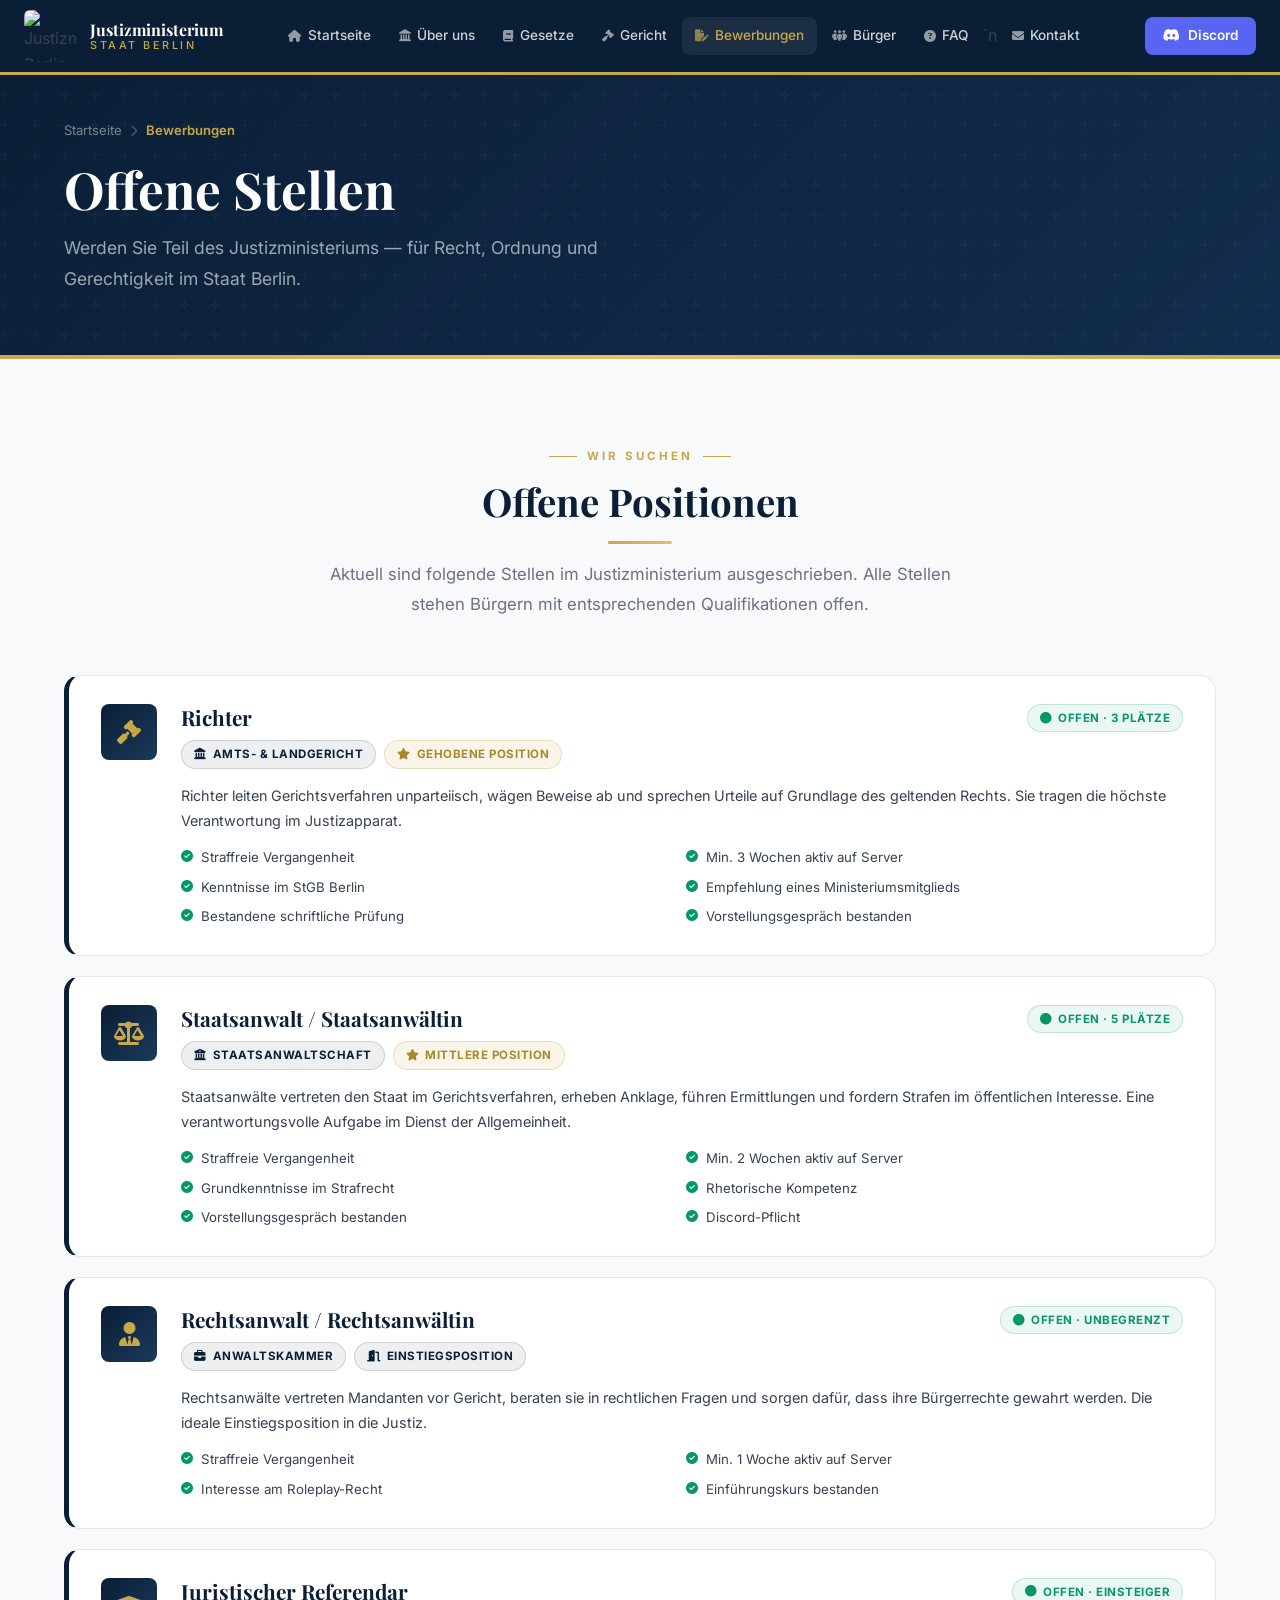
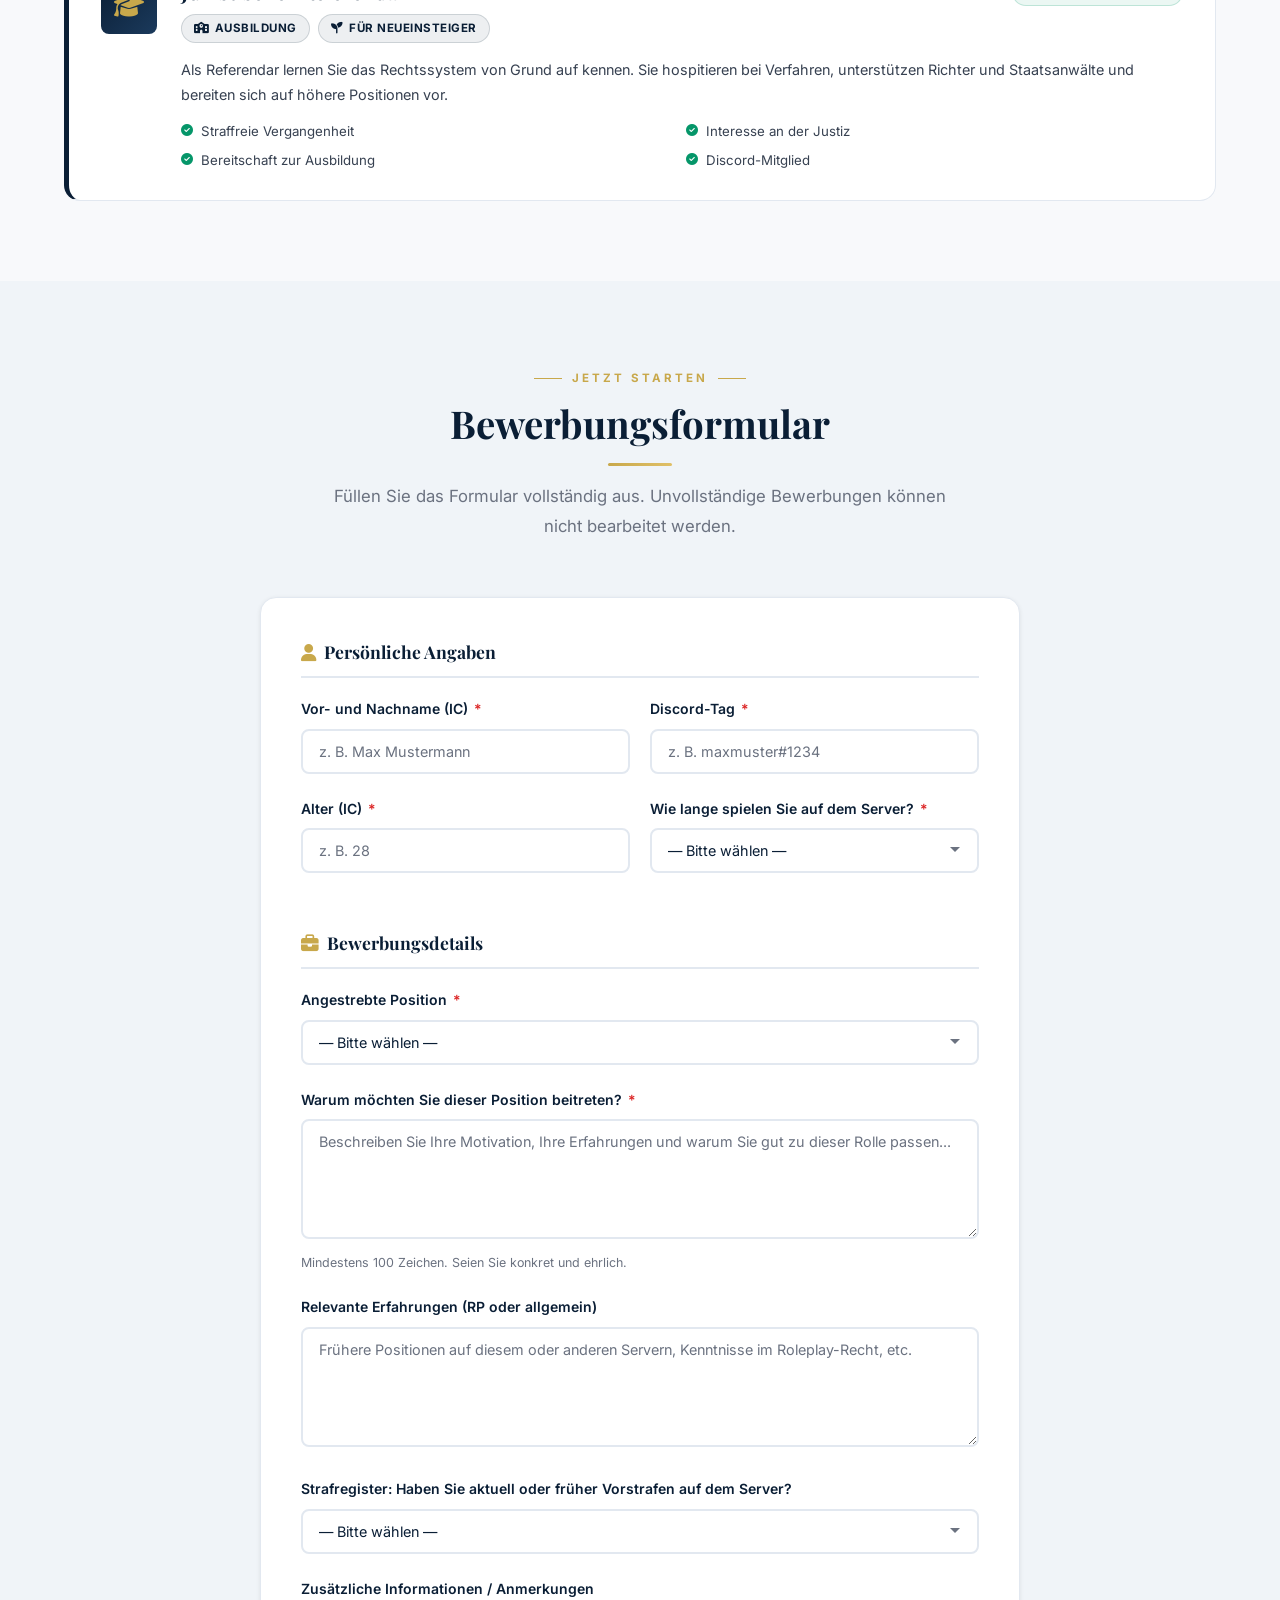
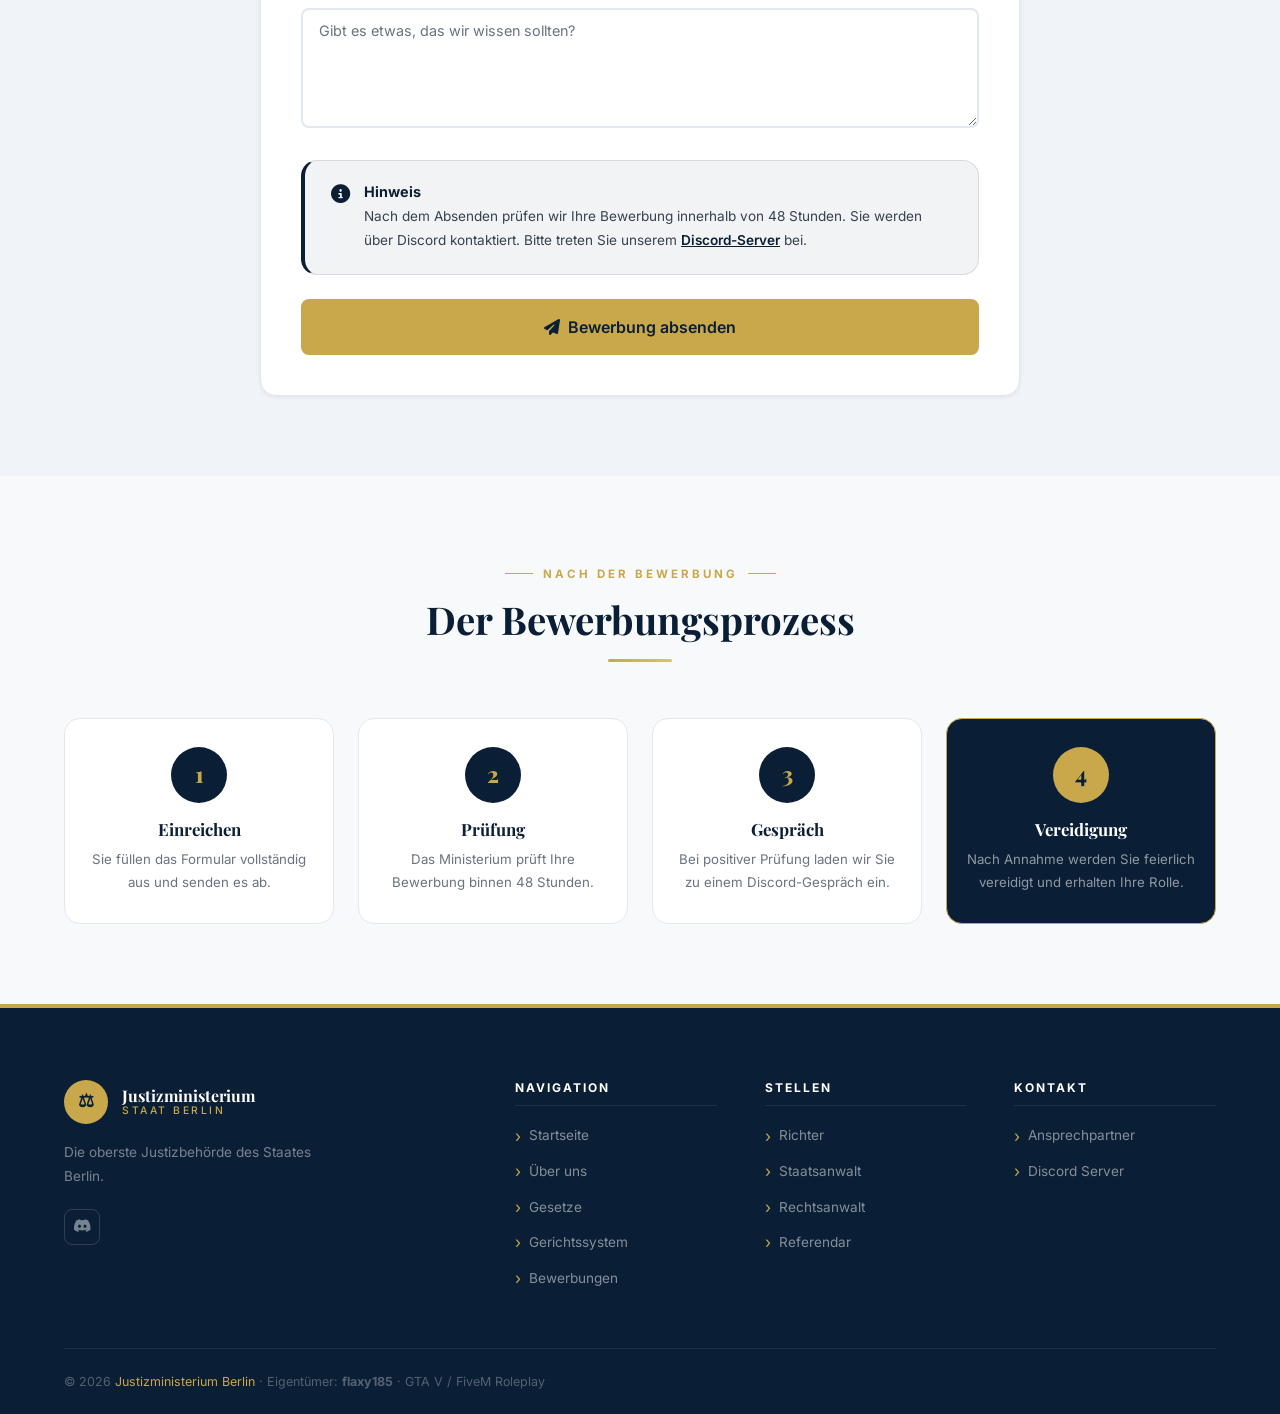
==== commit 8d82c827: "Add files via upload" ====
--- a/bewerbungen.html
+++ b/bewerbungen.html
@@ -3,7 +3,7 @@
 <head>
   <meta charset="UTF-8">
   <meta name="viewport" content="width=device-width, initial-scale=1.0">
-  <title>Bewerbungen – Justizministerium San Andreas</title>
+  <title>Bewerbungen – Justizministerium Berlin</title>
   <link rel="stylesheet" href="style.css">
   <link rel="stylesheet" href="https://cdnjs.cloudflare.com/ajax/libs/font-awesome/6.5.0/css/all.min.css">
 </head>
@@ -12,10 +12,10 @@
 <header class="header" id="header">
   <div class="header-inner">
     <a href="index.html" class="logo">
-      <div class="logo-icon">⚖</div>
+      <img src="logo.png" alt="Justizministerium Berlin" style="height:52px;width:52px;object-fit:contain;border-radius:6px;">
       <div class="logo-text">
         <span class="logo-title">Justizministerium</span>
-        <span class="logo-sub">Staat San Andreas</span>
+        <span class="logo-sub">Staat Berlin</span>
       </div>
     </a>
     <nav class="nav">
@@ -25,7 +25,7 @@
       <a href="gerichtssystem.html"   class="nav-link"><i class="fa fa-gavel"></i> Gericht</a>
       <a href="bewerbungen.html"      class="nav-link"><i class="fa fa-file-pen"></i> Bewerbungen</a>
       <a href="buerger-service.html"  class="nav-link"><i class="fa fa-people-group"></i> Bürger</a>
-      <a href="kontakt.html"          class="nav-link"><i class="fa fa-envelope"></i> Kontakt</a>
+      <a href="fragen.html"           class="nav-link"><i class="fa fa-circle-question"></i> FAQ</a>`n      <a href="kontakt.html"          class="nav-link"><i class="fa fa-envelope"></i> Kontakt</a>
     </nav>
     <div class="header-actions">
       <a href="https://discord.gg/ejQ8KypUR3" target="_blank" class="btn-discord">
@@ -42,7 +42,7 @@
   <a href="gerichtssystem.html"  class="mobile-nav-link"><i class="fa fa-gavel"></i> Gerichtssystem</a>
   <a href="bewerbungen.html"     class="mobile-nav-link"><i class="fa fa-file-pen"></i> Bewerbungen</a>
   <a href="buerger-service.html" class="mobile-nav-link"><i class="fa fa-people-group"></i> Bürger Service</a>
-  <a href="kontakt.html"         class="mobile-nav-link"><i class="fa fa-envelope"></i> Kontakt</a>
+  <a href="fragen.html"          class="mobile-nav-link"><i class="fa fa-circle-question"></i> FAQ</a>`n  <a href="kontakt.html"         class="mobile-nav-link"><i class="fa fa-envelope"></i> Kontakt</a>
   <a href="https://discord.gg/ejQ8KypUR3" target="_blank" class="btn-discord mt-8"><i class="fab fa-discord"></i> Discord</a>
 </nav>
 
@@ -54,7 +54,7 @@
       <span class="current">Bewerbungen</span>
     </div>
     <h1>Offene Stellen</h1>
-    <p>Werden Sie Teil des Justizministeriums — für Recht, Ordnung und Gerechtigkeit im Staat San Andreas.</p>
+    <p>Werden Sie Teil des Justizministeriums — für Recht, Ordnung und Gerechtigkeit im Staat Berlin.</p>
   </div>
   <div class="page-header-border"></div>
 </div>
@@ -87,7 +87,7 @@
           <div class="job-reqs">
             <div class="req-item"><i class="fa fa-check-circle"></i> Straffreie Vergangenheit</div>
             <div class="req-item"><i class="fa fa-check-circle"></i> Min. 3 Wochen aktiv auf Server</div>
-            <div class="req-item"><i class="fa fa-check-circle"></i> Kenntnisse im StGB San Andreas</div>
+            <div class="req-item"><i class="fa fa-check-circle"></i> Kenntnisse im StGB Berlin</div>
             <div class="req-item"><i class="fa fa-check-circle"></i> Empfehlung eines Ministeriumsmitglieds</div>
             <div class="req-item"><i class="fa fa-check-circle"></i> Bestandene schriftliche Prüfung</div>
             <div class="req-item"><i class="fa fa-check-circle"></i> Vorstellungsgespräch bestanden</div>
@@ -312,10 +312,10 @@
           <div class="footer-logo-icon">⚖</div>
           <div class="footer-logo-text">
             <span class="footer-logo-title">Justizministerium</span>
-            <span class="footer-logo-sub">Staat San Andreas</span>
-          </div>
-        </div>
-        <p class="footer-desc">Die oberste Justizbehörde des Staates San Andreas.</p>
+            <span class="footer-logo-sub">Staat Berlin</span>
+          </div>
+        </div>
+        <p class="footer-desc">Die oberste Justizbehörde des Staates Berlin.</p>
         <div class="social-links">
           <a href="https://discord.gg/ejQ8KypUR3" target="_blank" class="social-link"><i class="fab fa-discord"></i></a>
         </div>
@@ -348,7 +348,7 @@
       </div>
     </div>
     <div class="footer-bottom">
-      <p>© 2026 <span>Justizministerium San Andreas</span> · GTA V / FiveM Roleplay</p>
+      <p>© 2026 <span>Justizministerium Berlin</span> · Eigentümer: <strong>flaxy185</strong> · GTA V / FiveM Roleplay</p>
     </div>
   </div>
 </footer>
